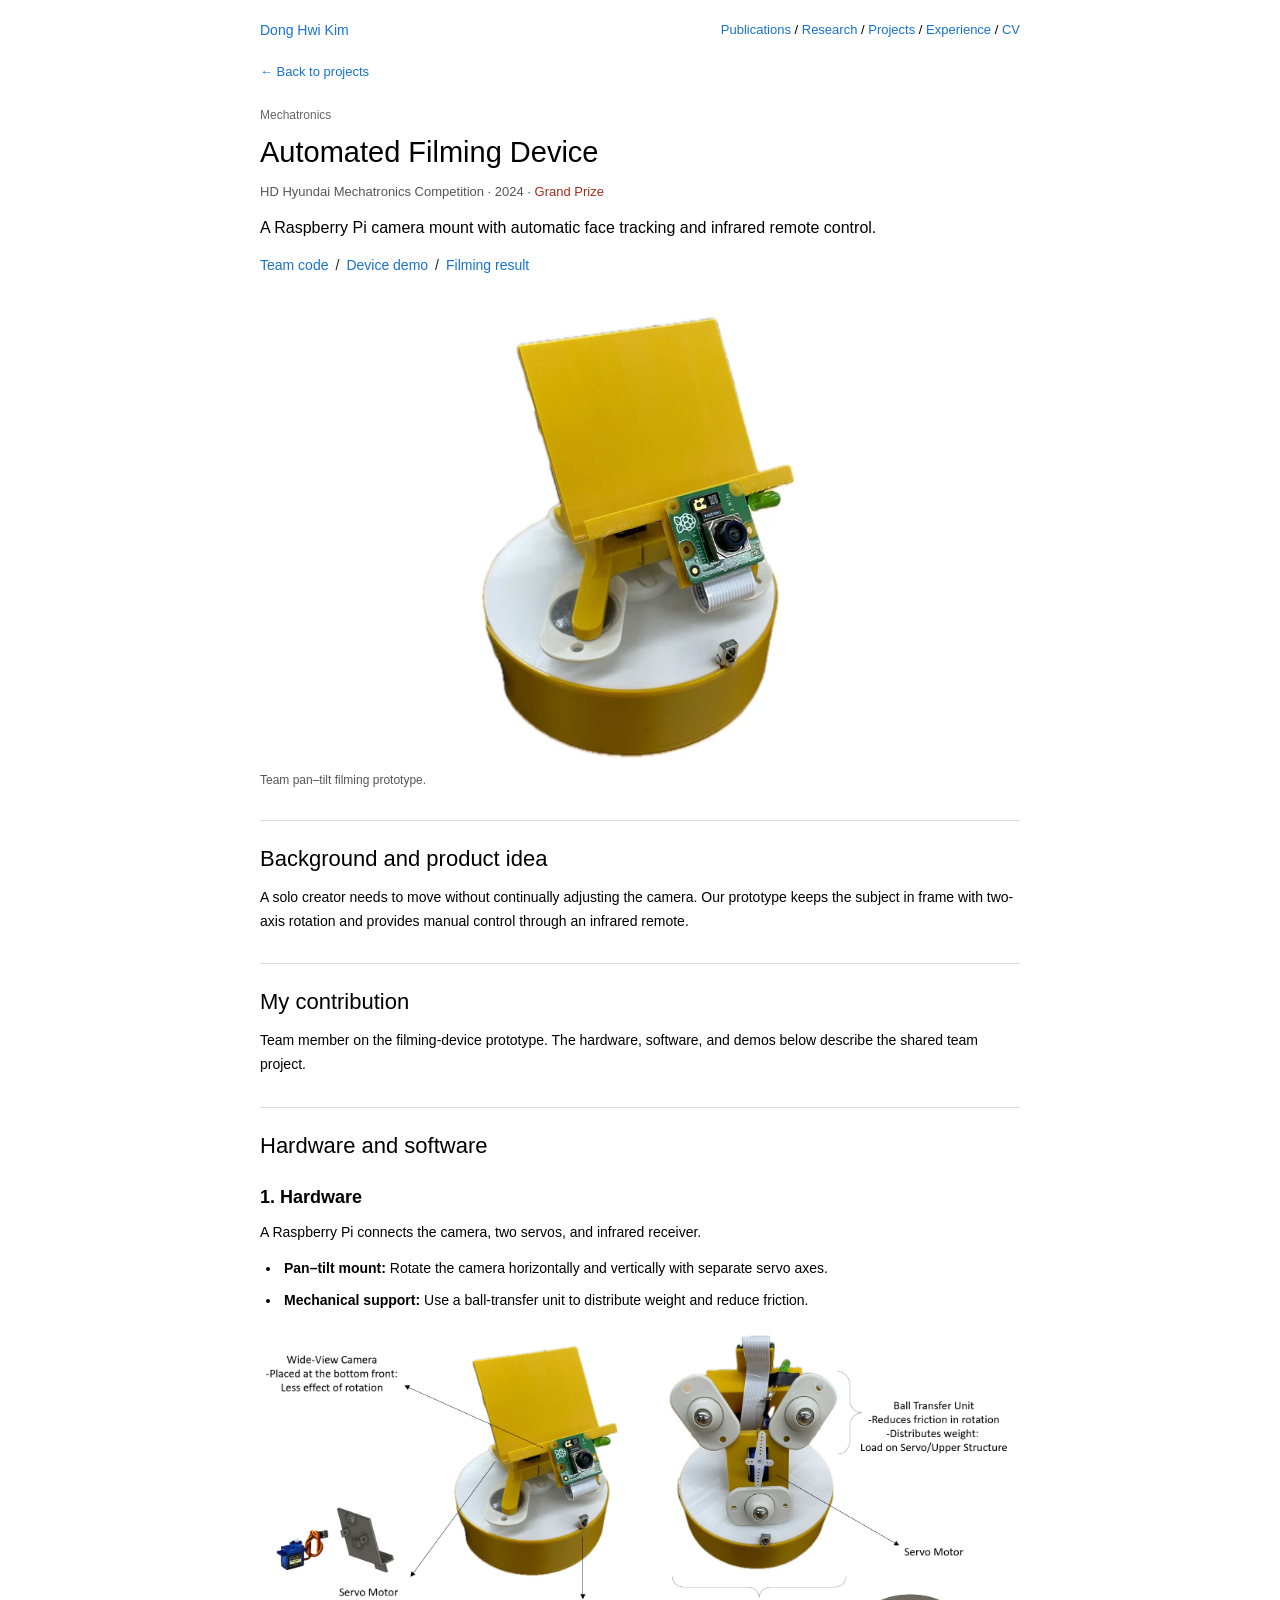
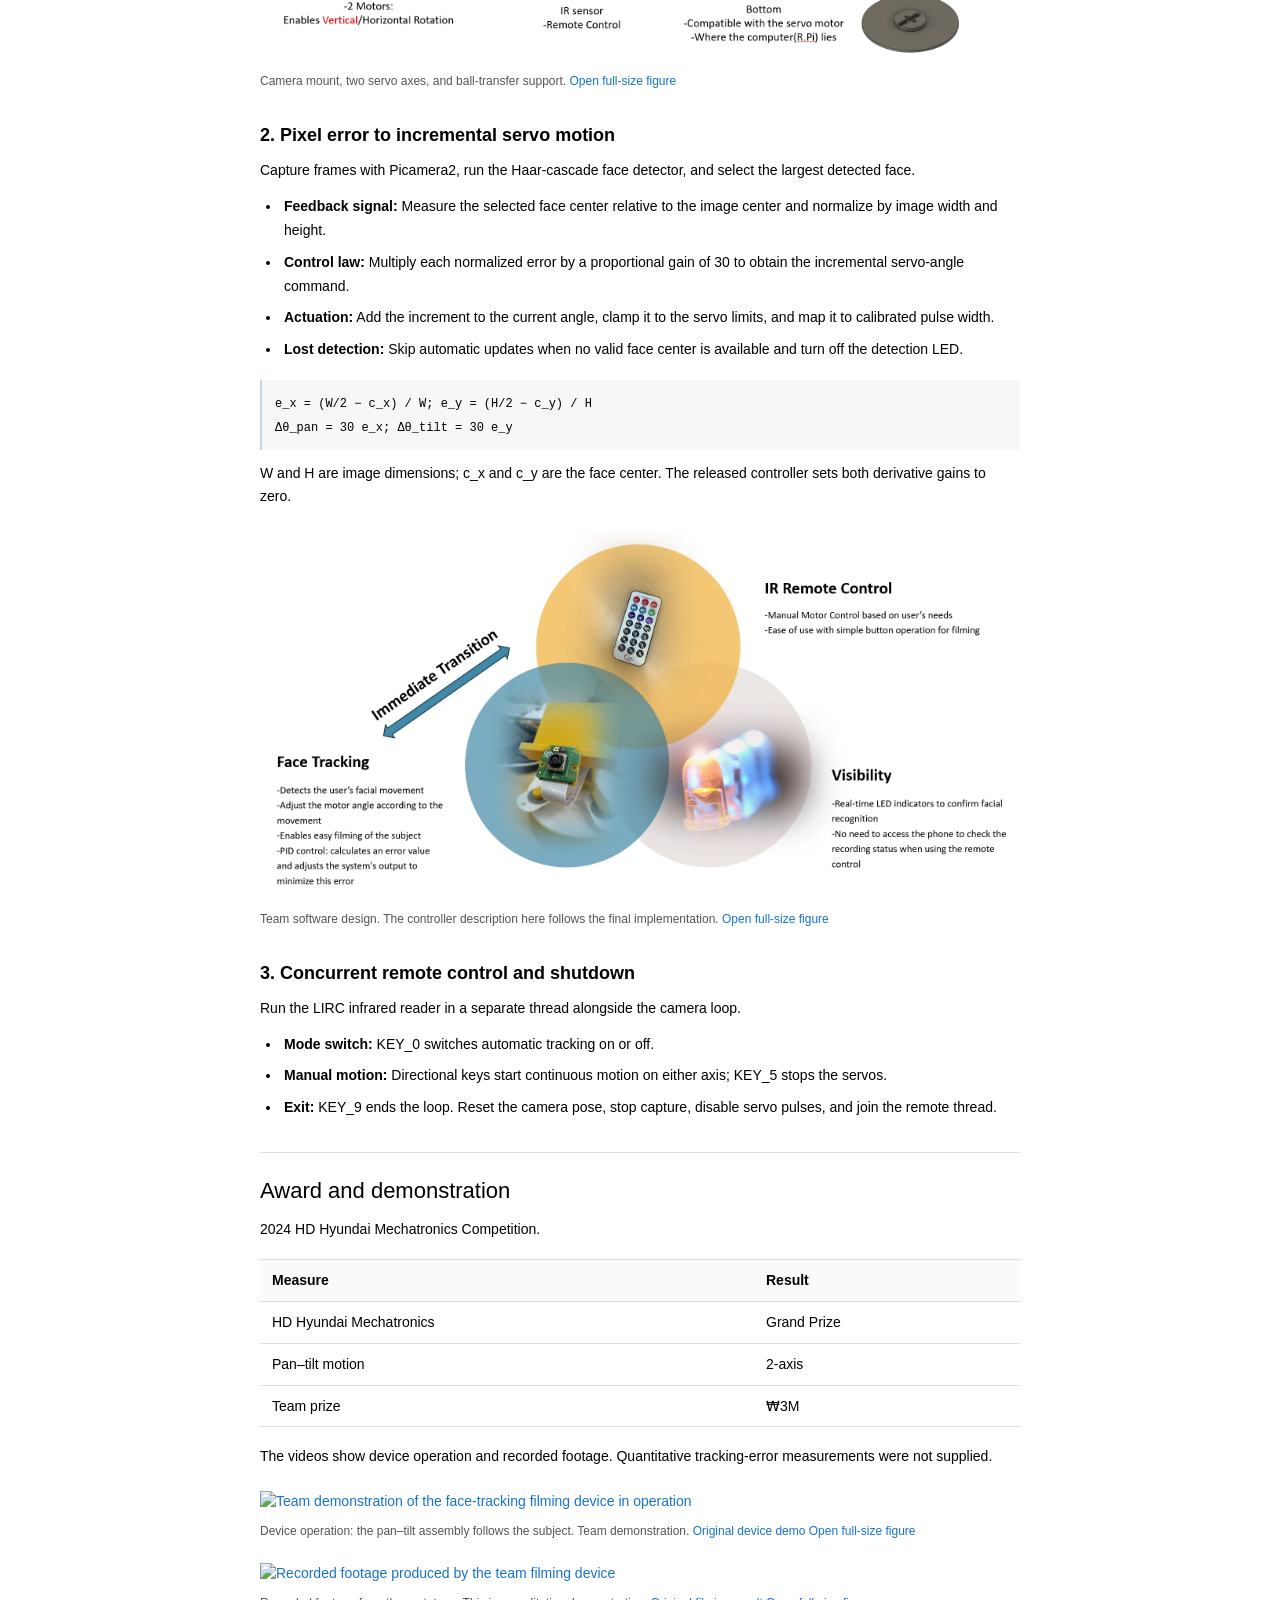
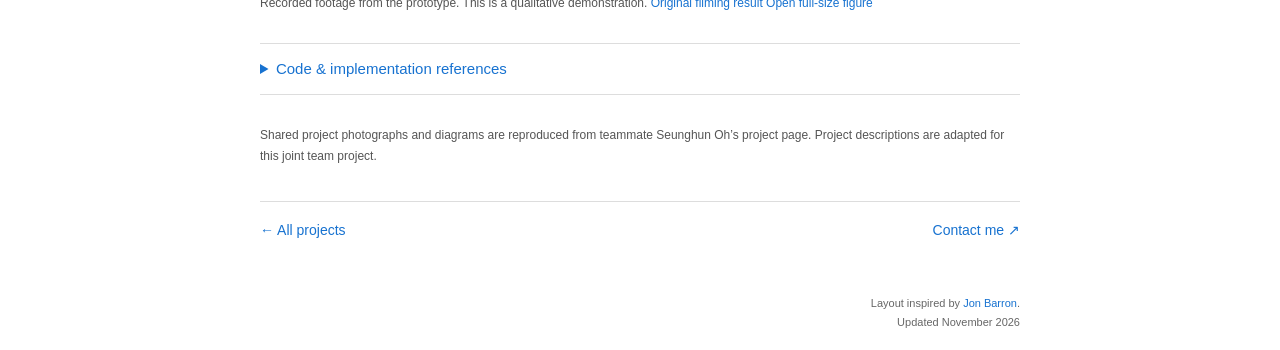
==== projects/automated-filming/index.html @ e97c9842 "Update CV with CVPR 2027 paper and full author list; add LaTeX source" ====
<!doctype html>
<html lang="en"><head><meta charset="utf-8"><meta name="viewport" content="width=device-width,initial-scale=1">
<title>Automated Filming Device | Dong Hwi Kim</title><meta name="description" content="A Raspberry Pi camera mount with automatic face tracking and infrared remote control.">
<meta name="theme-color" content="#ffffff"><link rel="canonical" href="https://martian35.github.io/projects/automated-filming/">
<meta property="og:type" content="website"><meta property="og:title" content="Automated Filming Device | Dong Hwi Kim"><meta property="og:description" content="A Raspberry Pi camera mount with automatic face tracking and infrared remote control.">
<meta property="og:url" content="https://martian35.github.io/projects/automated-filming/"><meta property="og:image" content="https://martian35.github.io/assets/portrait-original.jpg"><meta name="twitter:card" content="summary">
<link rel="icon" href="../../assets/favicon.svg" type="image/svg+xml"><link rel="stylesheet" href="../../style.css?v=0a5c710ec33f">
<script src="../../site.js" defer></script></head><body>
<a class="skip-link" href="#main">Skip to content</a><header class="site-header"><a href="../../">Dong Hwi Kim</a><nav aria-label="Main navigation"><a href="../../#publications">Publications</a> / <a href="../../#research">Research</a> / <a href="../../#projects">Projects</a> / <a href="../../#experience">Experience</a> / <a href="/CV_Dong_Hwi_Kim.pdf?v=fb3993e6bfa9" class="">CV</a></nav></header><main id="main" class="detail-main explained-project editorial-project"><a class="back-link" href="../../#projects">← Back to projects</a>
<header class="project-heading"><p class="work-category">Mechatronics</p><h1>Automated Filming Device</h1><p class="overline">HD Hyundai Mechatronics Competition · 2024 · <span class="badge">Grand Prize</span></p><p class="project-deck">A Raspberry Pi camera mount with automatic face tracking and infrared remote control.</p><div class="item-links"><a href="https://github.com/alvin0808/face-traker" class="" target="_blank" rel="noopener noreferrer">Team code</a><a href="https://alvin0808.github.io/assets/img/device_revelation.gif" class="" target="_blank" rel="noopener noreferrer">Device demo</a><a href="https://alvin0808.github.io/assets/img/device_film_result.gif" class="" target="_blank" rel="noopener noreferrer">Filming result</a></div></header><figure class="project-hero"><a href="../../assets/filming-device.webp" target="_blank" rel="noopener noreferrer" aria-label="Open full-size figure: Sunflower-inspired face-tracking camera device with a yellow phone mount and white circular base"><img src="../../assets/filming-device.webp" alt="Sunflower-inspired face-tracking camera device with a yellow phone mount and white circular base" width="808" height="685" fetchpriority="high"></a><figcaption>Team pan–tilt filming prototype.</figcaption></figure><div class="project-body"><section id="motivation" class="article-section"><h2>Background and product idea</h2><p>A solo creator needs to move without continually adjusting the camera. Our prototype keeps the subject in frame with two-axis rotation and provides manual control through an infrared remote.</p></section><section id="contribution" class="article-section"><h2>My contribution</h2><p>Team member on the filming-device prototype. The hardware, software, and demos below describe the shared team project.</p></section><section id="methodology" class="methodology"><h2>Hardware and software</h2><section id="decision-1" class="method-section"><h3>1. Hardware</h3><p>A Raspberry Pi connects the camera, two servos, and infrared receiver.</p><ul class="method-bullets"><li><strong>Pan–tilt mount:</strong> Rotate the camera horizontally and vertically with separate servo axes.</li><li><strong>Mechanical support:</strong> Use a ball-transfer unit to distribute weight and reduce friction.</li></ul><figure class="project-figure "><a href="../../assets/filming-hardware.webp" target="_blank" rel="noopener noreferrer" aria-label="Open full-size figure: Exploded hardware diagram of the pan–tilt filming device"><img src="../../assets/filming-hardware.webp" alt="Exploded hardware diagram of the pan–tilt filming device" width="1962" height="845" loading="lazy" referrerpolicy="no-referrer"></a><figcaption>Camera mount, two servo axes, and ball-transfer support. <a href="../../assets/filming-hardware.webp" class="">Open full-size figure</a></figcaption></figure></section><section id="decision-2" class="method-section"><h3>2. Pixel error to incremental servo motion</h3><p>Capture frames with Picamera2, run the Haar-cascade face detector, and select the largest detected face.</p><ul class="method-bullets"><li><strong>Feedback signal:</strong> Measure the selected face center relative to the image center and normalize by image width and height.</li><li><strong>Control law:</strong> Multiply each normalized error by a proportional gain of 30 to obtain the incremental servo-angle command.</li><li><strong>Actuation:</strong> Add the increment to the current angle, clamp it to the servo limits, and map it to calibrated pulse width.</li><li><strong>Lost detection:</strong> Skip automatic updates when no valid face center is available and turn off the detection LED.</li></ul><p class="method-equation"><code>e_x = (W/2 − c_x) / W; e_y = (H/2 − c_y) / H
Δθ_pan = 30 e_x; Δθ_tilt = 30 e_y</code></p><p class="formula-note">W and H are image dimensions; c_x and c_y are the face center. The released controller sets both derivative gains to zero.</p><figure class="project-figure "><a href="../../assets/filming-software.webp" target="_blank" rel="noopener noreferrer" aria-label="Open full-size figure: Team diagram of the filming device software and control flow"><img src="../../assets/filming-software.webp" alt="Team diagram of the filming device software and control flow" loading="lazy" referrerpolicy="no-referrer"></a><figcaption>Team software design. The controller description here follows the final implementation. <a href="../../assets/filming-software.webp" class="">Open full-size figure</a></figcaption></figure></section><section id="decision-3" class="method-section"><h3>3. Concurrent remote control and shutdown</h3><p>Run the LIRC infrared reader in a separate thread alongside the camera loop.</p><ul class="method-bullets"><li><strong>Mode switch:</strong> KEY_0 switches automatic tracking on or off.</li><li><strong>Manual motion:</strong> Directional keys start continuous motion on either axis; KEY_5 stops the servos.</li><li><strong>Exit:</strong> KEY_9 ends the loop. Reset the camera pose, stop capture, disable servo pulses, and join the remote thread.</li></ul></section></section><section id="results" class="project-results"><h2>Award and demonstration</h2><p>2024 HD Hyundai Mechatronics Competition.</p><div class="result-table-wrap"><table class="result-table"><thead><tr><th scope="col">Measure</th><th scope="col">Result</th></tr></thead><tbody><tr><th scope="row">HD Hyundai Mechatronics</th><td>Grand Prize</td></tr><tr><th scope="row">Pan–tilt motion</th><td>2-axis</td></tr><tr><th scope="row">Team prize</th><td>₩3M</td></tr></tbody></table></div><p>The videos show device operation and recorded footage. Quantitative tracking-error measurements were not supplied.</p><figure class="project-figure "><a href="https://alvin0808.github.io/assets/img/device_revelation.gif" target="_blank" rel="noopener noreferrer" aria-label="Open full-size figure: Team demonstration of the face-tracking filming device in operation"><img src="https://alvin0808.github.io/assets/img/device_revelation.gif" alt="Team demonstration of the face-tracking filming device in operation" loading="lazy" referrerpolicy="no-referrer"></a><figcaption>Device operation: the pan–tilt assembly follows the subject. Team demonstration. <a href="https://alvin0808.github.io/assets/img/device_revelation.gif" class="" target="_blank" rel="noopener noreferrer">Original device demo</a> <a href="https://alvin0808.github.io/assets/img/device_revelation.gif" class="" target="_blank" rel="noopener noreferrer">Open full-size figure</a></figcaption></figure><figure class="project-figure "><a href="https://alvin0808.github.io/assets/img/device_film_result.gif" target="_blank" rel="noopener noreferrer" aria-label="Open full-size figure: Recorded footage produced by the team filming device"><img src="https://alvin0808.github.io/assets/img/device_film_result.gif" alt="Recorded footage produced by the team filming device" loading="lazy" referrerpolicy="no-referrer"></a><figcaption>Recorded footage from the prototype. This is a qualitative demonstration. <a href="https://alvin0808.github.io/assets/img/device_film_result.gif" class="" target="_blank" rel="noopener noreferrer">Original filming result</a> <a href="https://alvin0808.github.io/assets/img/device_film_result.gif" class="" target="_blank" rel="noopener noreferrer">Open full-size figure</a></figcaption></figure></section><details class="implementation article-references"><summary>Code &amp; implementation references</summary><ul><li><a href="https://github.com/alvin0808/face-traker/blob/a0bd5d2e9e8cc208e3ed826f7da3a1a22d7963e1/final.py" class="" target="_blank" rel="noopener noreferrer">Face selection, error computation, and servo output</a></li></ul></details><p class="project-credit">Shared project photographs and diagrams are reproduced from teammate Seunghun Oh’s project page. Project descriptions are adapted for this joint team project.</p></div><nav class="project-bottom" aria-label="Project navigation"><a href="../../#projects">← All projects</a><a href="mailto:martian35@snu.ac.kr">Contact me ↗</a></nav></main><footer class="site-footer"><p>Layout inspired by <a href="https://jonbarron.info/" class="" target="_blank" rel="noopener noreferrer">Jon Barron</a>.</p><p>Updated November 2026</p></footer></body></html>
---- style.css ----
/* Lato is the typeface used in Jon Barron's original stylesheet.
   Serve the same four Latin font faces, with local fonts taking precedence. */
@font-face{font-family:'Lato';font-style:normal;font-weight:400;font-display:swap;src:local('Lato Regular'),local('Lato-Regular'),url('https://fonts.gstatic.com/s/lato/v15/S6uyw4BMUTPHjx4wXiWtFCc.woff2') format('woff2')}
@font-face{font-family:'Lato';font-style:normal;font-weight:700;font-display:swap;src:local('Lato Bold'),local('Lato-Bold'),url('https://fonts.gstatic.com/s/lato/v15/S6u9w4BMUTPHh6UVSwiPGQ3q5d0.woff2') format('woff2')}
@font-face{font-family:'Lato';font-style:italic;font-weight:400;font-display:swap;src:local('Lato Italic'),local('Lato-Italic'),url('https://fonts.gstatic.com/s/lato/v15/S6u8w4BMUTPHjxsAXC-qNiXg7Q.woff2') format('woff2')}
@font-face{font-family:'Lato';font-style:italic;font-weight:700;font-display:swap;src:local('Lato Bold Italic'),local('Lato-BoldItalic'),url('https://fonts.gstatic.com/s/lato/v15/S6u_w4BMUTPHjxsI5wq_Gwftx9897g.woff2') format('woff2')}
:root{--ink:#000;--muted:#555;--accent:#1772d0;--line:#ddd;--font:'Lato',Verdana,Helvetica,sans-serif}
*{box-sizing:border-box}html{scroll-behavior:smooth;scroll-padding-top:20px}body{margin:0;background:#fff;color:var(--ink);font:14px/1.48 var(--font)}a{color:var(--accent);text-decoration:none}a:hover,a:focus-visible{color:#f09228;text-decoration:none}a:focus-visible,button:focus-visible{outline:2px solid var(--accent);outline-offset:4px}img{max-width:100%;height:auto;display:block}figure,p,h1,h2,h3,ul,dl{margin:0}h1,h2,h3{font-weight:400;line-height:1.25}h1{font-size:32px}h2{font-size:22px;margin-bottom:12px}h3{font-size:14px;font-weight:bold}p+p{margin-top:12px}strong{font-weight:700}[hidden]{display:none!important}.skip-link{position:absolute;top:-80px;left:10px;background:#fff;padding:10px;z-index:10}.skip-link:focus{top:5px}.sr-only{position:absolute;width:1px;height:1px;padding:0;overflow:hidden;clip:rect(0,0,0,0);white-space:nowrap}.home-main,.detail-main{max-width:800px;margin:0 auto;padding:0 20px}.intro{display:grid;grid-template-columns:minmax(0,1fr) 210px;gap:32px;align-items:center;padding:35px 0 30px}.intro h1{text-align:center;margin-bottom:18px}.intro h1 span{font-size:16px;color:#555;white-space:nowrap;margin-left:6px}.academic-program{font-size:13px;line-height:1.4;margin-bottom:14px}.academic-program strong{font-size:12px;letter-spacing:.025em}.intro-copy>p{line-height:1.5}.profile-links{text-align:center;padding-top:5px;word-spacing:3px}.portrait img{width:210px;height:210px;object-fit:cover;object-position:center 25%;border-radius:50%}.section{padding:16px 0 12px}.section-intro{margin-bottom:8px}.work-row{display:grid;grid-template-columns:160px minmax(0,1fr);gap:24px;padding:20px 0;align-items:center}.work-media{min-width:0}.work-image{display:flex;min-height:110px;align-items:center;justify-content:center}.work-image img{width:160px;height:120px;object-fit:contain}.work-image.splataug-fr3 img,.work-image.robot-challenge img{object-fit:cover;border-radius:0}.thumbnail-credit{font-size:10px;line-height:1.35;margin-top:6px;text-align:center}.work-copy h3{font-size:14px;line-height:1.4;margin-bottom:3px}.work-meta{line-height:1.45}.work-meta em{font-style:normal;color:#a42a19}.item-links{display:flex;flex-wrap:wrap;gap:0;margin:5px 0 7px;line-height:1.55;font-size:14px}.item-links a+a:before{content:'/';color:#222;display:inline-block;margin:0 7px}.work-description{line-height:1.5}.timeline-row{display:grid;grid-template-columns:175px minmax(0,1fr);gap:18px;padding:10px 0}.timeline-date,.muted{color:var(--muted)}.timeline-row p+p{margin-top:3px}.timeline-row h3{margin-bottom:3px}.honors-heading{font-weight:400;margin:16px 0 7px}.honors-list{padding-left:20px}.honors-list li{padding:4px 0 4px 4px}.honor-year{color:#555;margin-right:8px;font-variant-numeric:tabular-nums}.military-photo{width:100%;max-width:560px;margin:18px auto 0}.military-photo img{width:100%;height:auto}.military-photo figcaption{font-size:12px;color:#555;margin-top:8px}.site-footer{max-width:800px;margin:36px auto 20px;padding:0 20px;text-align:right;color:#666;font-size:11px}.site-footer p+p{margin-top:3px}.site-header{max-width:800px;margin:0 auto;padding:20px;display:flex;justify-content:space-between;gap:15px}.site-header nav{font-size:13px}.back-link{font-size:13px}.project-heading{padding:25px 0}.project-heading h1{font-size:29px;margin:10px 0 12px}.overline{color:#555;font-size:13px}.status,.badge{font-size:13px;color:#a42a19}.project-deck{margin:16px 0;font-size:15px}.tags{list-style:none;display:flex;flex-wrap:wrap;gap:6px 15px;padding:0;margin:12px 0;color:#555;font-size:12px}.project-hero img{width:100%;max-height:450px;object-fit:contain}.project-hero figcaption{font-size:12px;color:#555;text-align:center;margin-top:8px}.metrics{display:grid;grid-template-columns:repeat(3,minmax(0,1fr));gap:20px;margin:25px 0}.metrics div{display:flex;flex-direction:column-reverse}.metrics dd{margin:0;font-size:23px}.metrics dt{font-size:12px;color:#555}.contribution{margin:20px 0;padding:12px 0;border-top:1px solid #ddd;border-bottom:1px solid #ddd}.tiny-label{font-weight:bold;font-size:13px}.contribution p{margin-top:5px}.project-body section{margin:28px 0}.project-body h2{font-size:21px;margin-bottom:10px}.project-body p{font-size:14px;line-height:1.65}.project-body .credit{font-size:11px;color:#555;margin-top:10px;line-height:1.6}.gallery figure{margin:20px 0}.gallery img{width:100%;height:auto}.gallery figcaption{font-size:12px;color:#555;margin-top:7px}.project-bottom{display:flex;justify-content:space-between;gap:20px;border-top:1px solid #ddd;margin-top:35px;padding:18px 0}.error-page{min-height:65vh;padding-top:65px}.error-page h1{margin:15px 0}.error-page p{margin-bottom:16px}
@media(max-width:620px){.home-main,.detail-main{padding:0 18px}.intro{grid-template-columns:minmax(0,1fr) 155px;gap:22px;padding-top:28px}.portrait img{width:155px;height:155px}.intro h1{font-size:27px}.intro h1 span{display:block;font-size:14px;margin-top:5px}.work-row{grid-template-columns:130px minmax(0,1fr);gap:18px;padding:18px 0}.work-image img{width:130px;height:105px}.timeline-row{grid-template-columns:140px minmax(0,1fr);gap:12px}.site-header{padding:18px}.site-footer{padding:0 18px}.project-heading h1{font-size:26px}}
@media(max-width:440px){.intro{display:flex;flex-direction:column-reverse;gap:20px}.portrait img{width:150px;height:150px}.intro h1 span{display:inline;margin-left:5px}.intro h1{font-size:28px}.academic-program{text-align:center}.work-row{grid-template-columns:100px minmax(0,1fr);gap:15px;align-items:start}.work-image{min-height:85px}.work-image img{width:100px;height:85px}.thumbnail-credit{font-size:9px}.work-copy h3,.work-copy p,.item-links{font-size:13px}.work-row .item-links{line-height:1.7}.timeline-row{grid-template-columns:1fr;gap:3px}.timeline-date{font-size:12px}.site-header{flex-wrap:wrap}.metrics{gap:10px}.metrics dd{font-size:20px}.metrics dt{font-size:11px}}
@media(prefers-reduced-motion:reduce){html{scroll-behavior:auto}}
@media print{.site-header,.project-bottom,.site-footer{display:none}body{font-size:11pt}.home-main,.detail-main{max-width:none}.work-row{break-inside:avoid}.intro{padding-top:0}a{color:inherit}}

/* Frame the original photograph without altering its pixels. Crop: x=505,y=735,w=180,h=180. */
.portrait.original-photo{--portrait-size:210px;position:relative;width:var(--portrait-size);height:var(--portrait-size);border-radius:50%;overflow:hidden}
.portrait.original-photo img{position:absolute;max-width:none;width:600%;height:800%;left:-280.555556%;top:-408.333333%;object-fit:fill;border-radius:0}
@media(max-width:620px){.portrait.original-photo{--portrait-size:155px}}
@media(max-width:440px){.portrait.original-photo{--portrait-size:150px}}

/* Put the field before the title; keep the competition result secondary. */
.work-copy .work-category,.project-heading>.work-category{font-size:12px;font-weight:400;color:#666;margin:0 0 4px;line-height:1.4}
.work-copy .work-meta{margin:3px 0 6px;font-size:13px;color:#444}
.work-copy .work-description{margin-top:7px}
.work-copy .work-role{font-size:13px;line-height:1.5;margin-top:6px}
.work-copy .item-links{margin-top:7px}
.project-heading>.overline{margin:5px 0}

/* Publication entries expose only the abstract until public resources are added. */
.publication-row .publication-image img{height:auto;max-height:none;object-fit:contain}
.publication-row .work-meta em{color:inherit;font-style:italic}
.review-status{color:#a42a19;font-weight:700}
.publication-authors{margin:4px 0;font-size:13px}
.publication-author-notes{font-size:11px;color:#666;line-height:1.4;margin:2px 0 6px}
.publication-authors sup{font-size:.75em;line-height:0}
.work-copy .publication-status,.publication-status{margin:5px 0;font-size:13px}
.publication-abstract{margin-top:6px}
.publication-abstract summary{display:list-item;list-style:none;width:fit-content;color:var(--accent);cursor:pointer}
.publication-abstract summary::-webkit-details-marker{display:none}
.publication-abstract summary:hover{color:#f09228}
.publication-abstract summary:focus-visible{outline:2px solid var(--accent);outline-offset:4px}
.publication-abstract[open] summary{margin-bottom:10px}
.publication-abstract p,.publication-abstract-text p{line-height:1.65}
.publication-figure{max-width:560px;margin:0 auto 28px}
.publication-figure img{width:100%;height:auto}
.publication-abstract-text{margin:24px 0}
/* Keep the academic page compact; put the explanation before implementation detail. */
.profile-context{margin:-6px 0 20px}
.profile-context p{line-height:1.6}
.project-glance{border-top:1px solid var(--line);border-bottom:1px solid var(--line);padding:18px 0;margin-bottom:18px}
.project-glance h2{font-size:20px;margin-bottom:14px}
.project-glance dl{display:grid;grid-template-columns:1fr 1fr;gap:18px 28px}
.project-glance dt{font-size:12px;font-weight:700;color:#555;margin-bottom:4px}
.project-glance dd{margin:0;font-size:14px;line-height:1.6}
.detail-contents{font-size:12px;line-height:1.7;margin:0 0 24px;color:#777}
.project-hero{margin:0 0 30px}
.project-hero figcaption{line-height:1.6;text-align:left}
.workflow-section{margin:30px 0}
.workflow-section h2{font-size:21px}
.process-flow{list-style:none;counter-reset:stage;padding:0;display:grid;grid-template-columns:repeat(4,minmax(0,1fr));gap:0;border-top:1px solid #ccc;border-bottom:1px solid #ccc}
.process-flow li{position:relative;min-width:0;padding:16px 18px 18px 0}
.process-flow li+li{padding-left:18px;border-left:1px solid #ddd}
.process-flow li:not(:last-child)::after{content:'→';position:absolute;right:-9px;top:18px;background:#fff;color:#777;z-index:1;padding:0 2px;font-size:17px;line-height:1}
.step-index{display:block;font-size:12px;color:var(--accent);margin-bottom:8px;font-variant-numeric:tabular-nums}
.process-flow h3{font-size:14px;line-height:1.35;margin-bottom:7px}
.process-flow p{font-size:13px;line-height:1.55}
.workflow figcaption{font-size:12px;line-height:1.6;color:#555;margin-top:10px}
.project-body .section-marker{font-size:13px;letter-spacing:.06em;text-transform:uppercase;color:#666;margin:36px 0 -8px}
.project-figure{margin:20px 0 6px}
.project-figure img{width:100%;height:auto}
.project-figure.narrow>a{display:block;max-width:340px;margin:0 auto}
.project-figure figcaption{font-size:12px;line-height:1.6;color:#555;margin-top:10px}
.research-connection{margin:32px 0;padding:18px 0;border-top:1px solid #ddd;border-bottom:1px solid #ddd}
.research-connection h2{font-size:18px}
.research-connection .related-links{font-size:13px;margin-top:10px}
.implementation{margin:30px 0;border-bottom:1px solid #ddd}
.implementation summary{font-size:15px;color:var(--accent);cursor:pointer;padding:14px 0;border-top:1px solid #ddd;line-height:1.5}
.implementation summary:focus-visible{outline:2px solid var(--accent);outline-offset:4px}
.implementation summary:hover{color:#a35b00}
.implementation-body{padding:0 0 5px}
.implementation-body h2{font-size:18px}
.implementation-body section{margin:22px 0}
.project-glance,.workflow-section,.research-connection,.implementation{scroll-margin-top:22px}
@media(max-width:620px){
 .process-flow{grid-template-columns:1fr 1fr}
 .process-flow li:nth-child(3){border-left:0;padding-left:0;border-top:1px solid #ddd}
 .process-flow li:nth-child(4){border-top:1px solid #ddd}
 .process-flow li:nth-child(2)::after{display:none}
 .project-glance dl{gap:16px 22px}
}
@media(max-width:440px){
 .project-glance dl{grid-template-columns:1fr;gap:14px}
 .process-flow{grid-template-columns:1fr}
 .process-flow li,.process-flow li+li,.process-flow li:nth-child(3){padding:15px 0 17px 36px;border-left:0;border-top:1px solid #ddd}
 .process-flow li:first-child{border-top:0}
 .step-index{position:absolute;left:0;top:16px}
 .process-flow li:not(:last-child)::after{display:block;content:'↓';right:auto;left:1px;top:auto;bottom:-8px}
 .process-flow p{font-size:14px}
}
@media print{
 .implementation-body{display:block!important}
 .project-glance,.workflow,.project-figure{break-inside:avoid}
 .detail-contents{display:none}
}

/* Method descriptions follow the same compact academic hierarchy as the list. */
.work-copy .method-highlights{margin:8px 0 9px;padding-left:17px;font-size:13px;line-height:1.5}
.method-highlights li{margin:3px 0;padding-left:1px}
.work-row{align-items:start}
.work-media{padding-top:3px}
.method-summary{font-size:14px;line-height:1.65;margin:0 0 16px}
.project-body .methodology{margin-top:36px}
.project-body .method-section{margin:24px 0 30px}
.project-body .method-section>h3{font-size:18px;font-weight:700;line-height:1.4;margin-bottom:10px}
.method-number{font-size:13px;font-weight:400;color:var(--accent);margin-right:7px;font-variant-numeric:tabular-nums}
.method-points{margin:14px 0 0}
.method-points>div{display:grid;grid-template-columns:155px minmax(0,1fr);gap:18px;padding:8px 0;border-top:1px solid #eee}
.method-points dt{font-size:13px;font-weight:700;line-height:1.6}
.method-points dd{margin:0;font-size:14px;line-height:1.6}
.method-equation{padding:11px 13px;background:#f6f7f8;border-left:2px solid #c7d6e6;overflow-wrap:anywhere}
.method-equation code{font-size:12px;line-height:1.7}
.project-results,.project-contribution{padding-top:20px;border-top:1px solid var(--line)}
.project-results .metrics{margin:18px 0}
.related-projects{border-top:1px solid var(--line);padding:18px 0;margin-top:25px}
.related-projects h2{font-size:16px}
#overview,#methodology,#results,#contribution{scroll-margin-top:22px}

/* One summary, three method bullets, and two short project facts. */
.compact-project .project-heading{padding:22px 0 17px}
.compact-project .project-deck{margin:12px 0}
.compact-project .project-hero{margin:0 0 23px}
.compact-project .project-hero img{max-height:300px}
.compact-project .project-hero figcaption{font-size:11px;margin-top:6px}
.compact-project .compact-methods{margin:24px 0}
.compact-project .compact-methods h2{font-size:19px;margin-bottom:10px}
.method-list{padding-left:20px;line-height:1.65}
.method-list li{padding-left:3px;margin:9px 0;font-size:14px}
.project-facts{margin:24px 0}
.project-facts>div{display:grid;grid-template-columns:115px minmax(0,1fr);gap:15px;padding:10px 0;border-top:1px solid #eee}
.project-facts dt{font-weight:700;font-size:13px;line-height:1.6}
.project-facts dd{margin:0;font-size:14px;line-height:1.6}
.compact-project .implementation{margin:24px 0}
.compact-project .implementation summary{font-size:14px}
.source-links ul{padding-left:20px;line-height:1.8}
@media(max-width:440px){.project-facts>div{grid-template-columns:1fr;gap:3px}.compact-project .project-hero img{max-height:240px}}

/* Detailed project explanations use short sentences and figures beside the method. */
.explained-project .project-heading{padding-bottom:18px}
.explained-project .detail-contents{margin-bottom:25px}
.project-overview{margin:0 0 22px}
.project-overview h2{font-size:20px;margin-bottom:10px}
.project-overview p{line-height:1.65}
.explained-project .project-hero img{max-height:460px}
.explained-project .project-hero{margin:0 0 32px}
.method-bullets{padding-left:21px;margin:12px 0 18px;line-height:1.65}
.method-bullets li{font-size:14px;margin:8px 0;padding-left:3px}
.explained-project .method-section{padding-top:14px;border-top:1px solid #e5e5e5}
.explained-project .method-section>h3{font-size:18px;line-height:1.4}
.explained-project .project-figure{margin:22px 0 15px}
.metrics-count-2{grid-template-columns:repeat(2,minmax(0,1fr))}
.project-results>p+p{margin-top:10px}
@media(max-width:440px){.explained-project .project-hero img{max-height:350px}.method-bullets{padding-left:18px}}
@media(max-width:440px){
 .work-copy .method-highlights{font-size:12px;padding-left:15px}
 .method-points>div{grid-template-columns:1fr;gap:3px;padding:11px 0}
 .project-body .method-section>h3{font-size:17px}
 .detail-contents{line-height:1.9}
}

/* Project articles: short introduction, topic-specific methods, figures and results. */
.editorial-project .project-heading{padding:26px 0 20px}
.editorial-project .project-deck{font-size:16px;line-height:1.55;margin:14px 0}
.editorial-project .project-hero{margin:0 0 30px}
.editorial-project .project-body>.article-section,
.editorial-project .project-body>.methodology,
.editorial-project .project-body>.project-results{margin:30px 0;padding-top:24px;border-top:1px solid var(--line)}
.editorial-project .project-body h2{font-size:22px;margin-bottom:13px}
.editorial-project .project-body p{line-height:1.7}
.editorial-project .method-section{border:0;padding-top:0;margin:26px 0 32px}
.editorial-project .method-section>h3{font-size:18px;margin-bottom:11px}
.editorial-project .method-bullets{margin:12px 0 18px;line-height:1.7}
.editorial-project .method-bullets li{margin:8px 0}
.editorial-project .method-equation{margin-top:16px}
.result-table-wrap{overflow-x:auto;margin:18px 0}
.result-table{border-collapse:collapse;width:100%;font-size:14px;text-align:left}
.result-table th,.result-table td{padding:10px 12px;border-bottom:1px solid var(--line);vertical-align:top}
.result-table thead th{border-top:1px solid var(--line);font-weight:700;background:#fafafa}
.result-table tbody th{font-weight:400}
.method-equation code{white-space:pre-line}
.method-section .result-table th:first-child{width:26%}
.method-section .result-table th:last-child,.method-section .result-table td:last-child{width:auto}
.result-table th:last-child,.result-table td:last-child{width:35%;font-variant-numeric:tabular-nums}
.article-references ul{padding:0 0 15px 20px;line-height:1.8}
.article-references li{margin:5px 0}
.project-body .project-credit{font-size:12px;line-height:1.6;color:var(--muted);margin-top:18px}
@media(max-width:440px){
 .editorial-project .project-deck{font-size:15px}
 .editorial-project .project-heading h1{font-size:25px;line-height:1.3}
 .editorial-project .project-body h2{font-size:21px}
 .result-table th,.result-table td{padding:9px 8px}
}
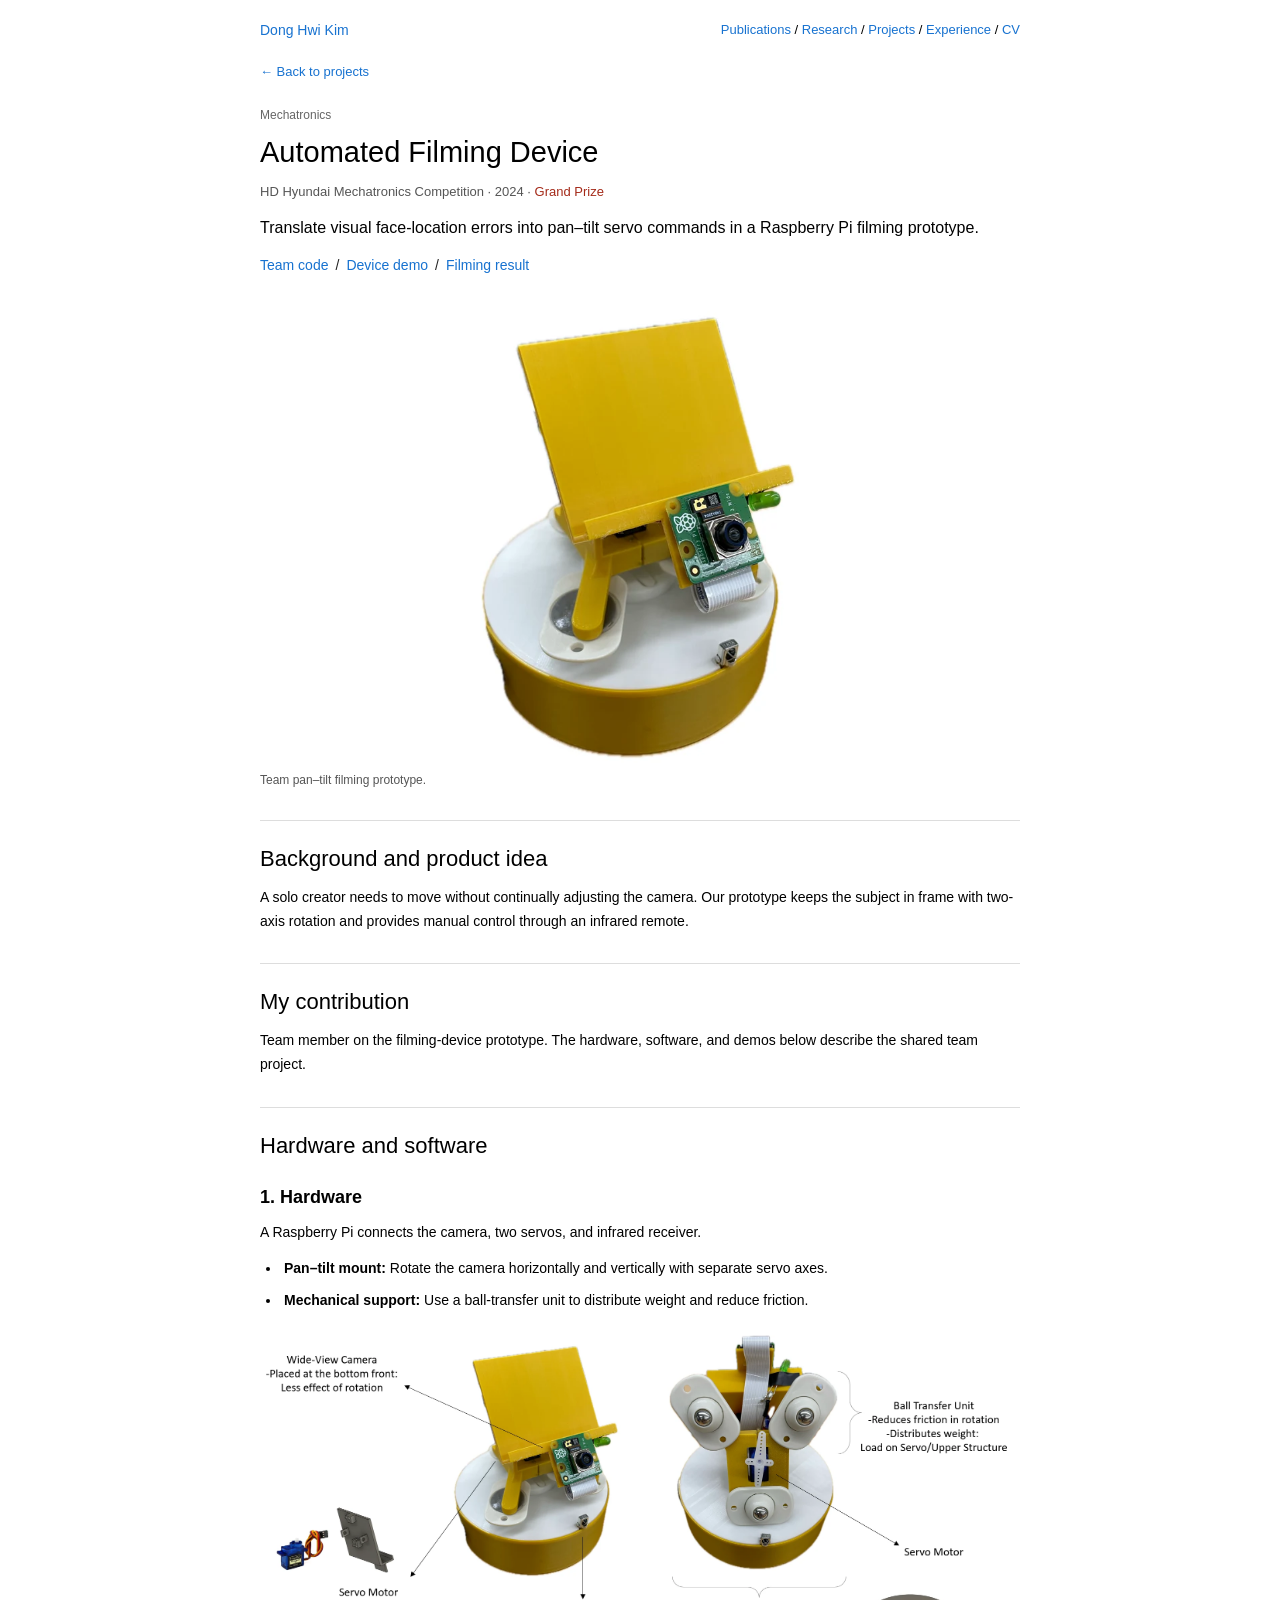
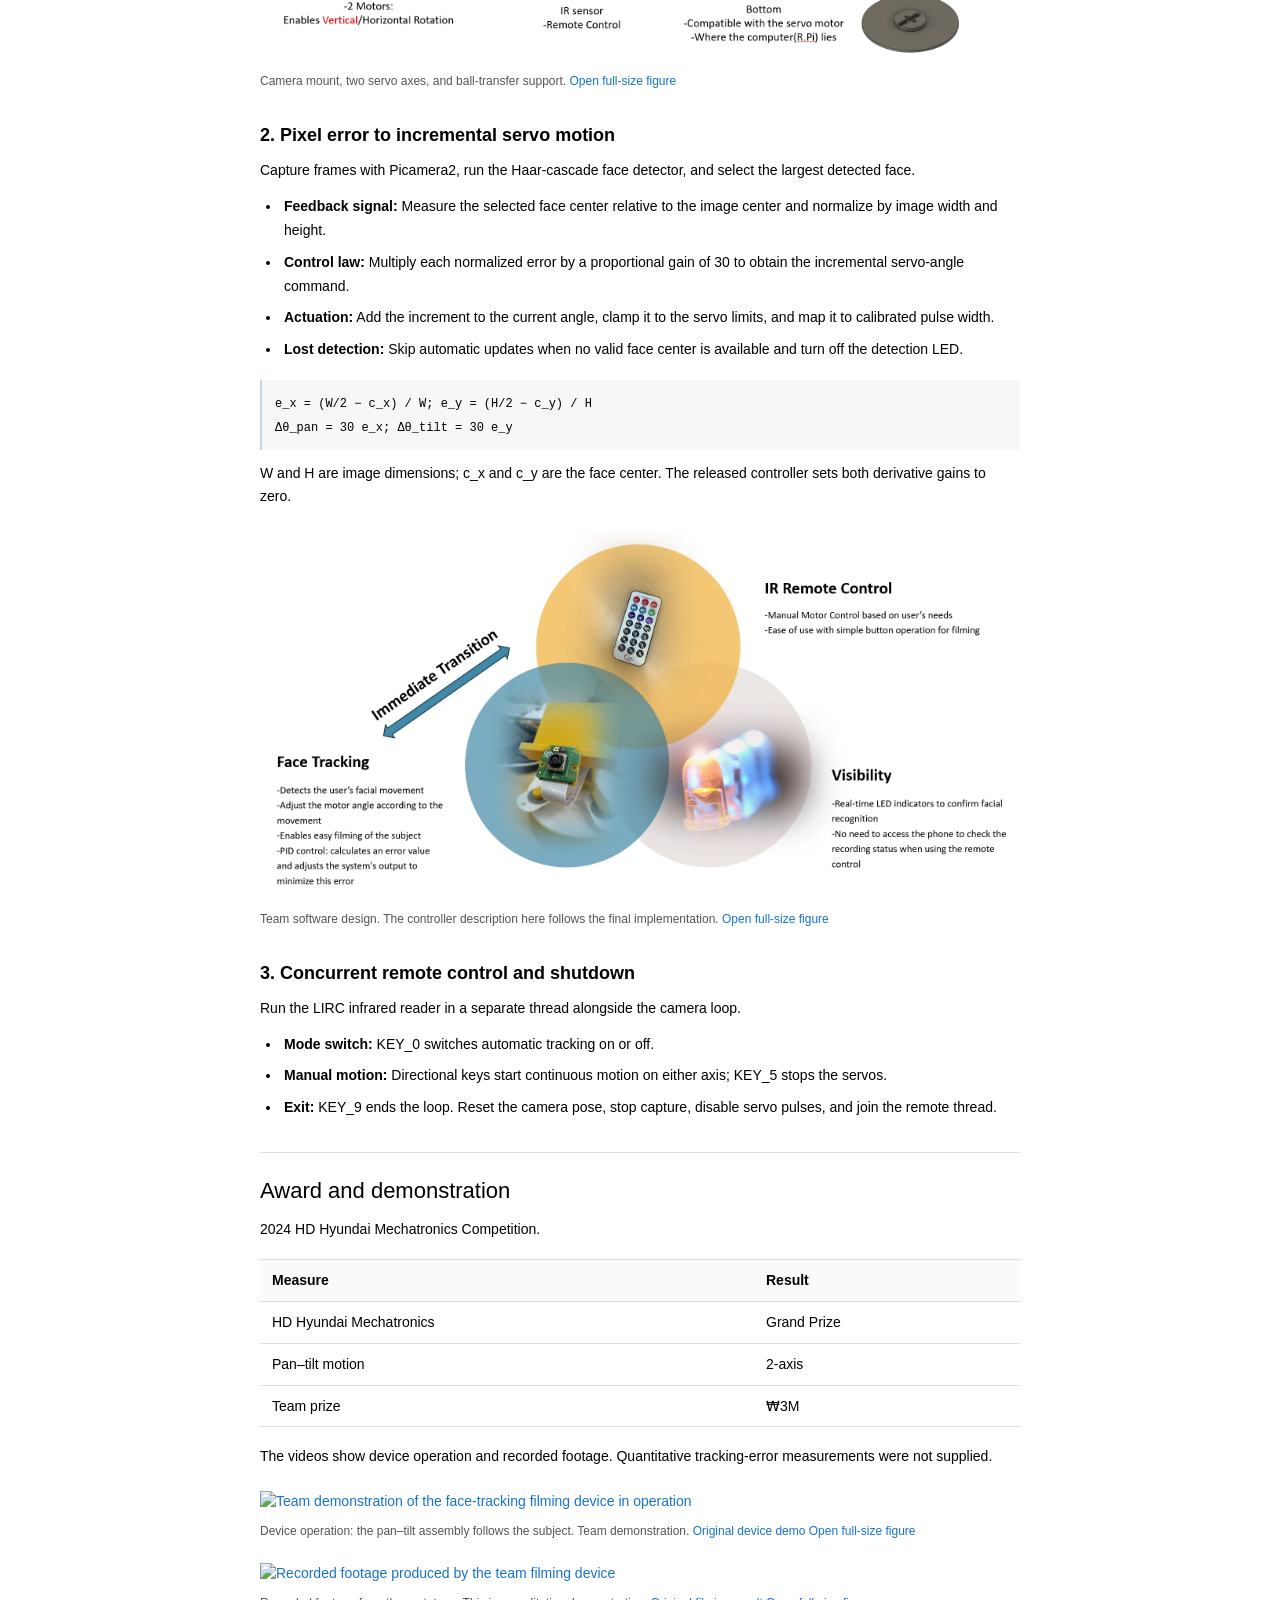
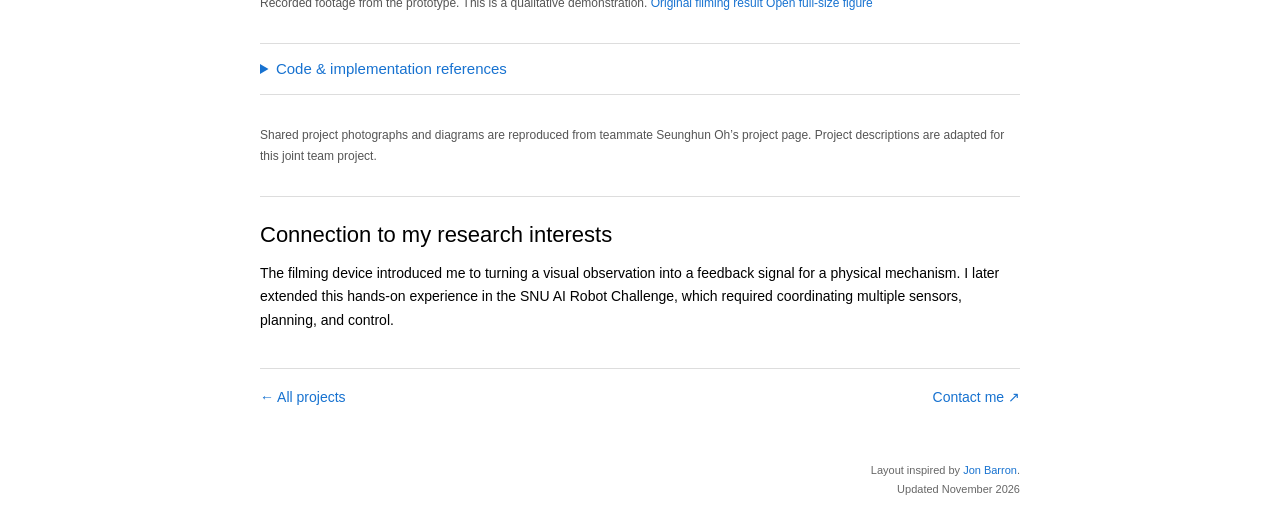
==== commit 22c3e51d: "Connect research direction with perception, learning, and control projects" ====
--- a/projects/automated-filming/index.html
+++ b/projects/automated-filming/index.html
@@ -1,11 +1,11 @@
 <!doctype html>
 <html lang="en"><head><meta charset="utf-8"><meta name="viewport" content="width=device-width,initial-scale=1">
-<title>Automated Filming Device | Dong Hwi Kim</title><meta name="description" content="A Raspberry Pi camera mount with automatic face tracking and infrared remote control.">
+<title>Automated Filming Device | Dong Hwi Kim</title><meta name="description" content="Translate visual face-location errors into pan–tilt servo commands in a Raspberry Pi filming prototype.">
 <meta name="theme-color" content="#ffffff"><link rel="canonical" href="https://martian35.github.io/projects/automated-filming/">
-<meta property="og:type" content="website"><meta property="og:title" content="Automated Filming Device | Dong Hwi Kim"><meta property="og:description" content="A Raspberry Pi camera mount with automatic face tracking and infrared remote control.">
+<meta property="og:type" content="website"><meta property="og:title" content="Automated Filming Device | Dong Hwi Kim"><meta property="og:description" content="Translate visual face-location errors into pan–tilt servo commands in a Raspberry Pi filming prototype.">
 <meta property="og:url" content="https://martian35.github.io/projects/automated-filming/"><meta property="og:image" content="https://martian35.github.io/assets/portrait-original.jpg"><meta name="twitter:card" content="summary">
 <link rel="icon" href="../../assets/favicon.svg" type="image/svg+xml"><link rel="stylesheet" href="../../style.css?v=0a5c710ec33f">
 <script src="../../site.js" defer></script></head><body>
-<a class="skip-link" href="#main">Skip to content</a><header class="site-header"><a href="../../">Dong Hwi Kim</a><nav aria-label="Main navigation"><a href="../../#publications">Publications</a> / <a href="../../#research">Research</a> / <a href="../../#projects">Projects</a> / <a href="../../#experience">Experience</a> / <a href="/CV_Dong_Hwi_Kim.pdf?v=fb3993e6bfa9" class="">CV</a></nav></header><main id="main" class="detail-main explained-project editorial-project"><a class="back-link" href="../../#projects">← Back to projects</a>
-<header class="project-heading"><p class="work-category">Mechatronics</p><h1>Automated Filming Device</h1><p class="overline">HD Hyundai Mechatronics Competition · 2024 · <span class="badge">Grand Prize</span></p><p class="project-deck">A Raspberry Pi camera mount with automatic face tracking and infrared remote control.</p><div class="item-links"><a href="https://github.com/alvin0808/face-traker" class="" target="_blank" rel="noopener noreferrer">Team code</a><a href="https://alvin0808.github.io/assets/img/device_revelation.gif" class="" target="_blank" rel="noopener noreferrer">Device demo</a><a href="https://alvin0808.github.io/assets/img/device_film_result.gif" class="" target="_blank" rel="noopener noreferrer">Filming result</a></div></header><figure class="project-hero"><a href="../../assets/filming-device.webp" target="_blank" rel="noopener noreferrer" aria-label="Open full-size figure: Sunflower-inspired face-tracking camera device with a yellow phone mount and white circular base"><img src="../../assets/filming-device.webp" alt="Sunflower-inspired face-tracking camera device with a yellow phone mount and white circular base" width="808" height="685" fetchpriority="high"></a><figcaption>Team pan–tilt filming prototype.</figcaption></figure><div class="project-body"><section id="motivation" class="article-section"><h2>Background and product idea</h2><p>A solo creator needs to move without continually adjusting the camera. Our prototype keeps the subject in frame with two-axis rotation and provides manual control through an infrared remote.</p></section><section id="contribution" class="article-section"><h2>My contribution</h2><p>Team member on the filming-device prototype. The hardware, software, and demos below describe the shared team project.</p></section><section id="methodology" class="methodology"><h2>Hardware and software</h2><section id="decision-1" class="method-section"><h3>1. Hardware</h3><p>A Raspberry Pi connects the camera, two servos, and infrared receiver.</p><ul class="method-bullets"><li><strong>Pan–tilt mount:</strong> Rotate the camera horizontally and vertically with separate servo axes.</li><li><strong>Mechanical support:</strong> Use a ball-transfer unit to distribute weight and reduce friction.</li></ul><figure class="project-figure "><a href="../../assets/filming-hardware.webp" target="_blank" rel="noopener noreferrer" aria-label="Open full-size figure: Exploded hardware diagram of the pan–tilt filming device"><img src="../../assets/filming-hardware.webp" alt="Exploded hardware diagram of the pan–tilt filming device" width="1962" height="845" loading="lazy" referrerpolicy="no-referrer"></a><figcaption>Camera mount, two servo axes, and ball-transfer support. <a href="../../assets/filming-hardware.webp" class="">Open full-size figure</a></figcaption></figure></section><section id="decision-2" class="method-section"><h3>2. Pixel error to incremental servo motion</h3><p>Capture frames with Picamera2, run the Haar-cascade face detector, and select the largest detected face.</p><ul class="method-bullets"><li><strong>Feedback signal:</strong> Measure the selected face center relative to the image center and normalize by image width and height.</li><li><strong>Control law:</strong> Multiply each normalized error by a proportional gain of 30 to obtain the incremental servo-angle command.</li><li><strong>Actuation:</strong> Add the increment to the current angle, clamp it to the servo limits, and map it to calibrated pulse width.</li><li><strong>Lost detection:</strong> Skip automatic updates when no valid face center is available and turn off the detection LED.</li></ul><p class="method-equation"><code>e_x = (W/2 − c_x) / W; e_y = (H/2 − c_y) / H
-Δθ_pan = 30 e_x; Δθ_tilt = 30 e_y</code></p><p class="formula-note">W and H are image dimensions; c_x and c_y are the face center. The released controller sets both derivative gains to zero.</p><figure class="project-figure "><a href="../../assets/filming-software.webp" target="_blank" rel="noopener noreferrer" aria-label="Open full-size figure: Team diagram of the filming device software and control flow"><img src="../../assets/filming-software.webp" alt="Team diagram of the filming device software and control flow" loading="lazy" referrerpolicy="no-referrer"></a><figcaption>Team software design. The controller description here follows the final implementation. <a href="../../assets/filming-software.webp" class="">Open full-size figure</a></figcaption></figure></section><section id="decision-3" class="method-section"><h3>3. Concurrent remote control and shutdown</h3><p>Run the LIRC infrared reader in a separate thread alongside the camera loop.</p><ul class="method-bullets"><li><strong>Mode switch:</strong> KEY_0 switches automatic tracking on or off.</li><li><strong>Manual motion:</strong> Directional keys start continuous motion on either axis; KEY_5 stops the servos.</li><li><strong>Exit:</strong> KEY_9 ends the loop. Reset the camera pose, stop capture, disable servo pulses, and join the remote thread.</li></ul></section></section><section id="results" class="project-results"><h2>Award and demonstration</h2><p>2024 HD Hyundai Mechatronics Competition.</p><div class="result-table-wrap"><table class="result-table"><thead><tr><th scope="col">Measure</th><th scope="col">Result</th></tr></thead><tbody><tr><th scope="row">HD Hyundai Mechatronics</th><td>Grand Prize</td></tr><tr><th scope="row">Pan–tilt motion</th><td>2-axis</td></tr><tr><th scope="row">Team prize</th><td>₩3M</td></tr></tbody></table></div><p>The videos show device operation and recorded footage. Quantitative tracking-error measurements were not supplied.</p><figure class="project-figure "><a href="https://alvin0808.github.io/assets/img/device_revelation.gif" target="_blank" rel="noopener noreferrer" aria-label="Open full-size figure: Team demonstration of the face-tracking filming device in operation"><img src="https://alvin0808.github.io/assets/img/device_revelation.gif" alt="Team demonstration of the face-tracking filming device in operation" loading="lazy" referrerpolicy="no-referrer"></a><figcaption>Device operation: the pan–tilt assembly follows the subject. Team demonstration. <a href="https://alvin0808.github.io/assets/img/device_revelation.gif" class="" target="_blank" rel="noopener noreferrer">Original device demo</a> <a href="https://alvin0808.github.io/assets/img/device_revelation.gif" class="" target="_blank" rel="noopener noreferrer">Open full-size figure</a></figcaption></figure><figure class="project-figure "><a href="https://alvin0808.github.io/assets/img/device_film_result.gif" target="_blank" rel="noopener noreferrer" aria-label="Open full-size figure: Recorded footage produced by the team filming device"><img src="https://alvin0808.github.io/assets/img/device_film_result.gif" alt="Recorded footage produced by the team filming device" loading="lazy" referrerpolicy="no-referrer"></a><figcaption>Recorded footage from the prototype. This is a qualitative demonstration. <a href="https://alvin0808.github.io/assets/img/device_film_result.gif" class="" target="_blank" rel="noopener noreferrer">Original filming result</a> <a href="https://alvin0808.github.io/assets/img/device_film_result.gif" class="" target="_blank" rel="noopener noreferrer">Open full-size figure</a></figcaption></figure></section><details class="implementation article-references"><summary>Code &amp; implementation references</summary><ul><li><a href="https://github.com/alvin0808/face-traker/blob/a0bd5d2e9e8cc208e3ed826f7da3a1a22d7963e1/final.py" class="" target="_blank" rel="noopener noreferrer">Face selection, error computation, and servo output</a></li></ul></details><p class="project-credit">Shared project photographs and diagrams are reproduced from teammate Seunghun Oh’s project page. Project descriptions are adapted for this joint team project.</p></div><nav class="project-bottom" aria-label="Project navigation"><a href="../../#projects">← All projects</a><a href="mailto:martian35@snu.ac.kr">Contact me ↗</a></nav></main><footer class="site-footer"><p>Layout inspired by <a href="https://jonbarron.info/" class="" target="_blank" rel="noopener noreferrer">Jon Barron</a>.</p><p>Updated November 2026</p></footer></body></html>+<a class="skip-link" href="#main">Skip to content</a><header class="site-header"><a href="../../">Dong Hwi Kim</a><nav aria-label="Main navigation"><a href="../../#publications">Publications</a> / <a href="../../#research">Research</a> / <a href="../../#projects">Projects</a> / <a href="../../#experience">Experience</a> / <a href="/CV_Dong_Hwi_Kim.pdf?v=8383d85b75ae" class="">CV</a></nav></header><main id="main" class="detail-main explained-project editorial-project"><a class="back-link" href="../../#projects">← Back to projects</a>
+<header class="project-heading"><p class="work-category">Mechatronics</p><h1>Automated Filming Device</h1><p class="overline">HD Hyundai Mechatronics Competition · 2024 · <span class="badge">Grand Prize</span></p><p class="project-deck">Translate visual face-location errors into pan–tilt servo commands in a Raspberry Pi filming prototype.</p><div class="item-links"><a href="https://github.com/alvin0808/face-traker" class="" target="_blank" rel="noopener noreferrer">Team code</a><a href="https://alvin0808.github.io/assets/img/device_revelation.gif" class="" target="_blank" rel="noopener noreferrer">Device demo</a><a href="https://alvin0808.github.io/assets/img/device_film_result.gif" class="" target="_blank" rel="noopener noreferrer">Filming result</a></div></header><figure class="project-hero"><a href="../../assets/filming-device.webp" target="_blank" rel="noopener noreferrer" aria-label="Open full-size figure: Sunflower-inspired face-tracking camera device with a yellow phone mount and white circular base"><img src="../../assets/filming-device.webp" alt="Sunflower-inspired face-tracking camera device with a yellow phone mount and white circular base" width="808" height="685" fetchpriority="high"></a><figcaption>Team pan–tilt filming prototype.</figcaption></figure><div class="project-body"><section id="motivation" class="article-section"><h2>Background and product idea</h2><p>A solo creator needs to move without continually adjusting the camera. Our prototype keeps the subject in frame with two-axis rotation and provides manual control through an infrared remote.</p></section><section id="contribution" class="article-section"><h2>My contribution</h2><p>Team member on the filming-device prototype. The hardware, software, and demos below describe the shared team project.</p></section><section id="methodology" class="methodology"><h2>Hardware and software</h2><section id="decision-1" class="method-section"><h3>1. Hardware</h3><p>A Raspberry Pi connects the camera, two servos, and infrared receiver.</p><ul class="method-bullets"><li><strong>Pan–tilt mount:</strong> Rotate the camera horizontally and vertically with separate servo axes.</li><li><strong>Mechanical support:</strong> Use a ball-transfer unit to distribute weight and reduce friction.</li></ul><figure class="project-figure "><a href="../../assets/filming-hardware.webp" target="_blank" rel="noopener noreferrer" aria-label="Open full-size figure: Exploded hardware diagram of the pan–tilt filming device"><img src="../../assets/filming-hardware.webp" alt="Exploded hardware diagram of the pan–tilt filming device" width="1962" height="845" loading="lazy" referrerpolicy="no-referrer"></a><figcaption>Camera mount, two servo axes, and ball-transfer support. <a href="../../assets/filming-hardware.webp" class="">Open full-size figure</a></figcaption></figure></section><section id="decision-2" class="method-section"><h3>2. Pixel error to incremental servo motion</h3><p>Capture frames with Picamera2, run the Haar-cascade face detector, and select the largest detected face.</p><ul class="method-bullets"><li><strong>Feedback signal:</strong> Measure the selected face center relative to the image center and normalize by image width and height.</li><li><strong>Control law:</strong> Multiply each normalized error by a proportional gain of 30 to obtain the incremental servo-angle command.</li><li><strong>Actuation:</strong> Add the increment to the current angle, clamp it to the servo limits, and map it to calibrated pulse width.</li><li><strong>Lost detection:</strong> Skip automatic updates when no valid face center is available and turn off the detection LED.</li></ul><p class="method-equation"><code>e_x = (W/2 − c_x) / W; e_y = (H/2 − c_y) / H
+Δθ_pan = 30 e_x; Δθ_tilt = 30 e_y</code></p><p class="formula-note">W and H are image dimensions; c_x and c_y are the face center. The released controller sets both derivative gains to zero.</p><figure class="project-figure "><a href="../../assets/filming-software.webp" target="_blank" rel="noopener noreferrer" aria-label="Open full-size figure: Team diagram of the filming device software and control flow"><img src="../../assets/filming-software.webp" alt="Team diagram of the filming device software and control flow" loading="lazy" referrerpolicy="no-referrer"></a><figcaption>Team software design. The controller description here follows the final implementation. <a href="../../assets/filming-software.webp" class="">Open full-size figure</a></figcaption></figure></section><section id="decision-3" class="method-section"><h3>3. Concurrent remote control and shutdown</h3><p>Run the LIRC infrared reader in a separate thread alongside the camera loop.</p><ul class="method-bullets"><li><strong>Mode switch:</strong> KEY_0 switches automatic tracking on or off.</li><li><strong>Manual motion:</strong> Directional keys start continuous motion on either axis; KEY_5 stops the servos.</li><li><strong>Exit:</strong> KEY_9 ends the loop. Reset the camera pose, stop capture, disable servo pulses, and join the remote thread.</li></ul></section></section><section id="results" class="project-results"><h2>Award and demonstration</h2><p>2024 HD Hyundai Mechatronics Competition.</p><div class="result-table-wrap"><table class="result-table"><thead><tr><th scope="col">Measure</th><th scope="col">Result</th></tr></thead><tbody><tr><th scope="row">HD Hyundai Mechatronics</th><td>Grand Prize</td></tr><tr><th scope="row">Pan–tilt motion</th><td>2-axis</td></tr><tr><th scope="row">Team prize</th><td>₩3M</td></tr></tbody></table></div><p>The videos show device operation and recorded footage. Quantitative tracking-error measurements were not supplied.</p><figure class="project-figure "><a href="https://alvin0808.github.io/assets/img/device_revelation.gif" target="_blank" rel="noopener noreferrer" aria-label="Open full-size figure: Team demonstration of the face-tracking filming device in operation"><img src="https://alvin0808.github.io/assets/img/device_revelation.gif" alt="Team demonstration of the face-tracking filming device in operation" loading="lazy" referrerpolicy="no-referrer"></a><figcaption>Device operation: the pan–tilt assembly follows the subject. Team demonstration. <a href="https://alvin0808.github.io/assets/img/device_revelation.gif" class="" target="_blank" rel="noopener noreferrer">Original device demo</a> <a href="https://alvin0808.github.io/assets/img/device_revelation.gif" class="" target="_blank" rel="noopener noreferrer">Open full-size figure</a></figcaption></figure><figure class="project-figure "><a href="https://alvin0808.github.io/assets/img/device_film_result.gif" target="_blank" rel="noopener noreferrer" aria-label="Open full-size figure: Recorded footage produced by the team filming device"><img src="https://alvin0808.github.io/assets/img/device_film_result.gif" alt="Recorded footage produced by the team filming device" loading="lazy" referrerpolicy="no-referrer"></a><figcaption>Recorded footage from the prototype. This is a qualitative demonstration. <a href="https://alvin0808.github.io/assets/img/device_film_result.gif" class="" target="_blank" rel="noopener noreferrer">Original filming result</a> <a href="https://alvin0808.github.io/assets/img/device_film_result.gif" class="" target="_blank" rel="noopener noreferrer">Open full-size figure</a></figcaption></figure></section><details class="implementation article-references"><summary>Code &amp; implementation references</summary><ul><li><a href="https://github.com/alvin0808/face-traker/blob/a0bd5d2e9e8cc208e3ed826f7da3a1a22d7963e1/final.py" class="" target="_blank" rel="noopener noreferrer">Face selection, error computation, and servo output</a></li></ul></details><p class="project-credit">Shared project photographs and diagrams are reproduced from teammate Seunghun Oh’s project page. Project descriptions are adapted for this joint team project.</p><section id="research-connection" class="article-section"><h2>Connection to my research interests</h2><p>The filming device introduced me to turning a visual observation into a feedback signal for a physical mechanism. I later extended this hands-on experience in the SNU AI Robot Challenge, which required coordinating multiple sensors, planning, and control.</p></section></div><nav class="project-bottom" aria-label="Project navigation"><a href="../../#projects">← All projects</a><a href="mailto:martian35@snu.ac.kr">Contact me ↗</a></nav></main><footer class="site-footer"><p>Layout inspired by <a href="https://jonbarron.info/" class="" target="_blank" rel="noopener noreferrer">Jon Barron</a>.</p><p>Updated November 2026</p></footer></body></html>
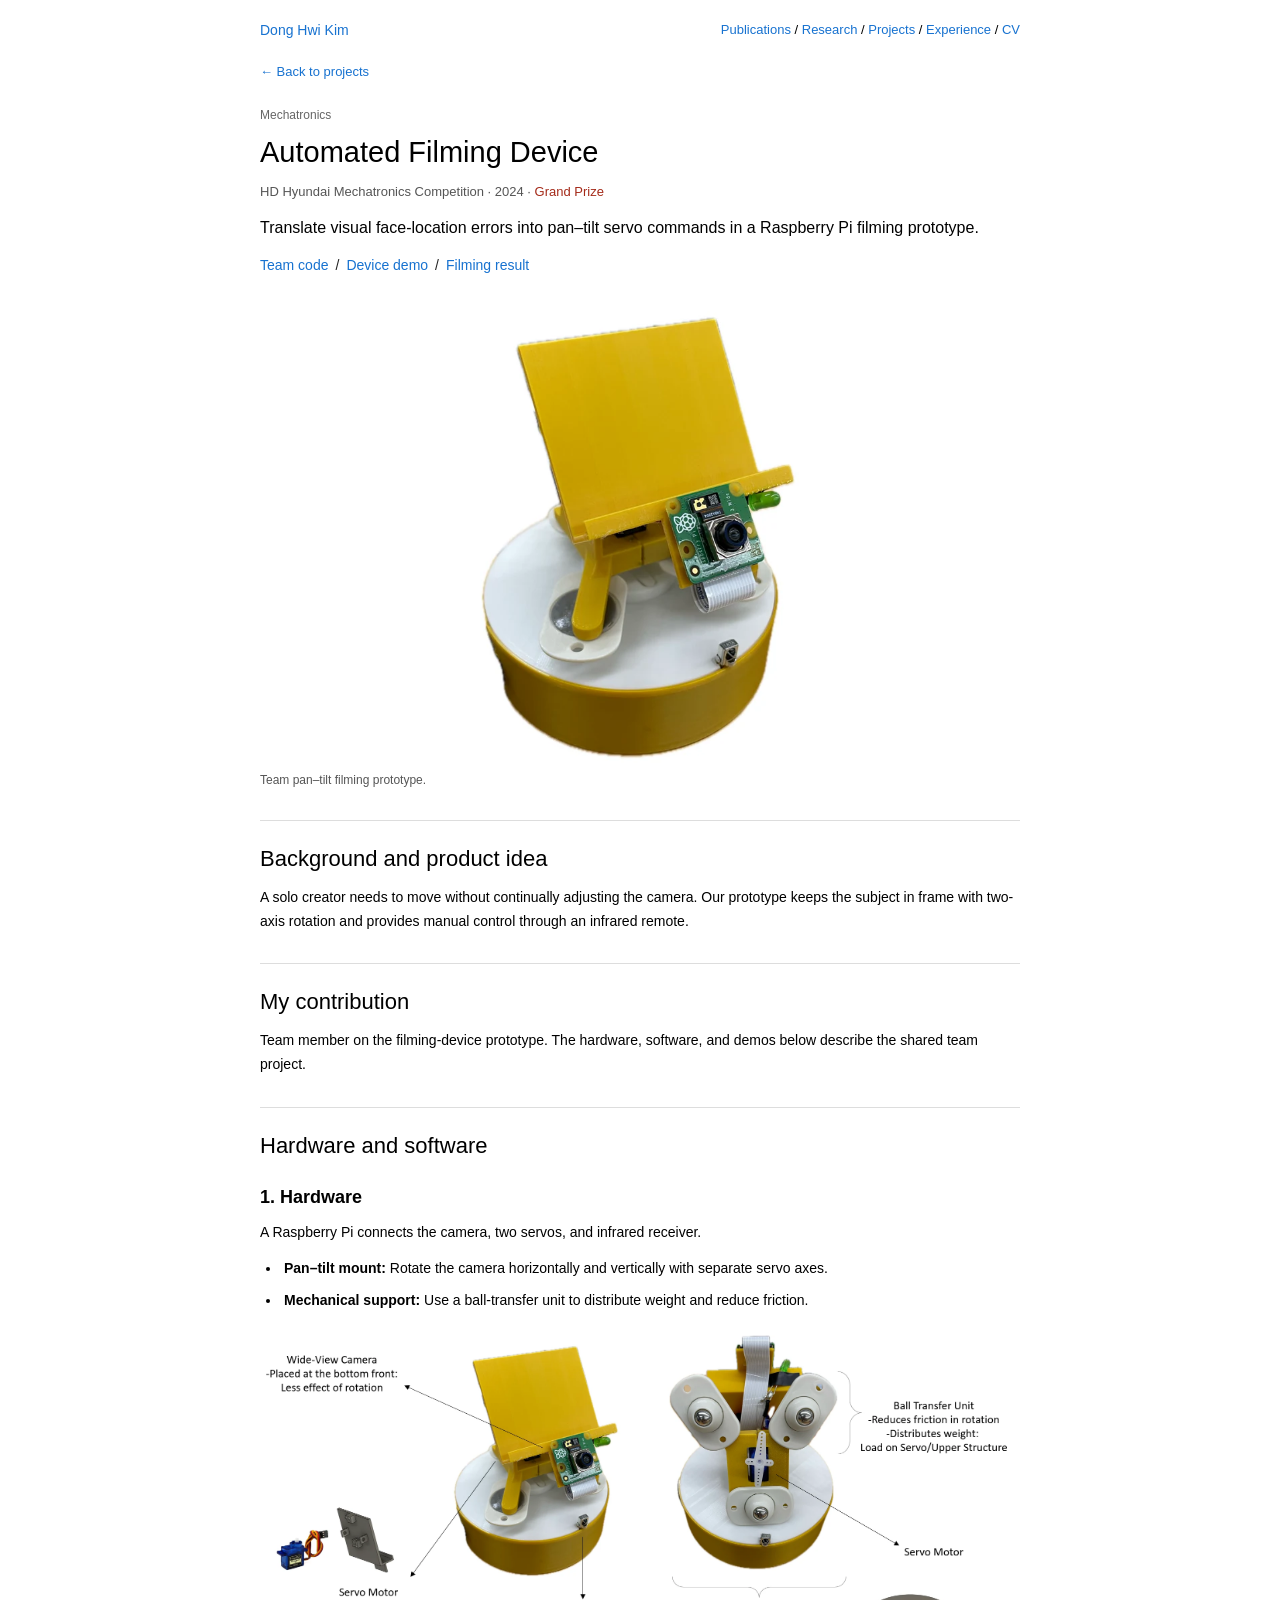
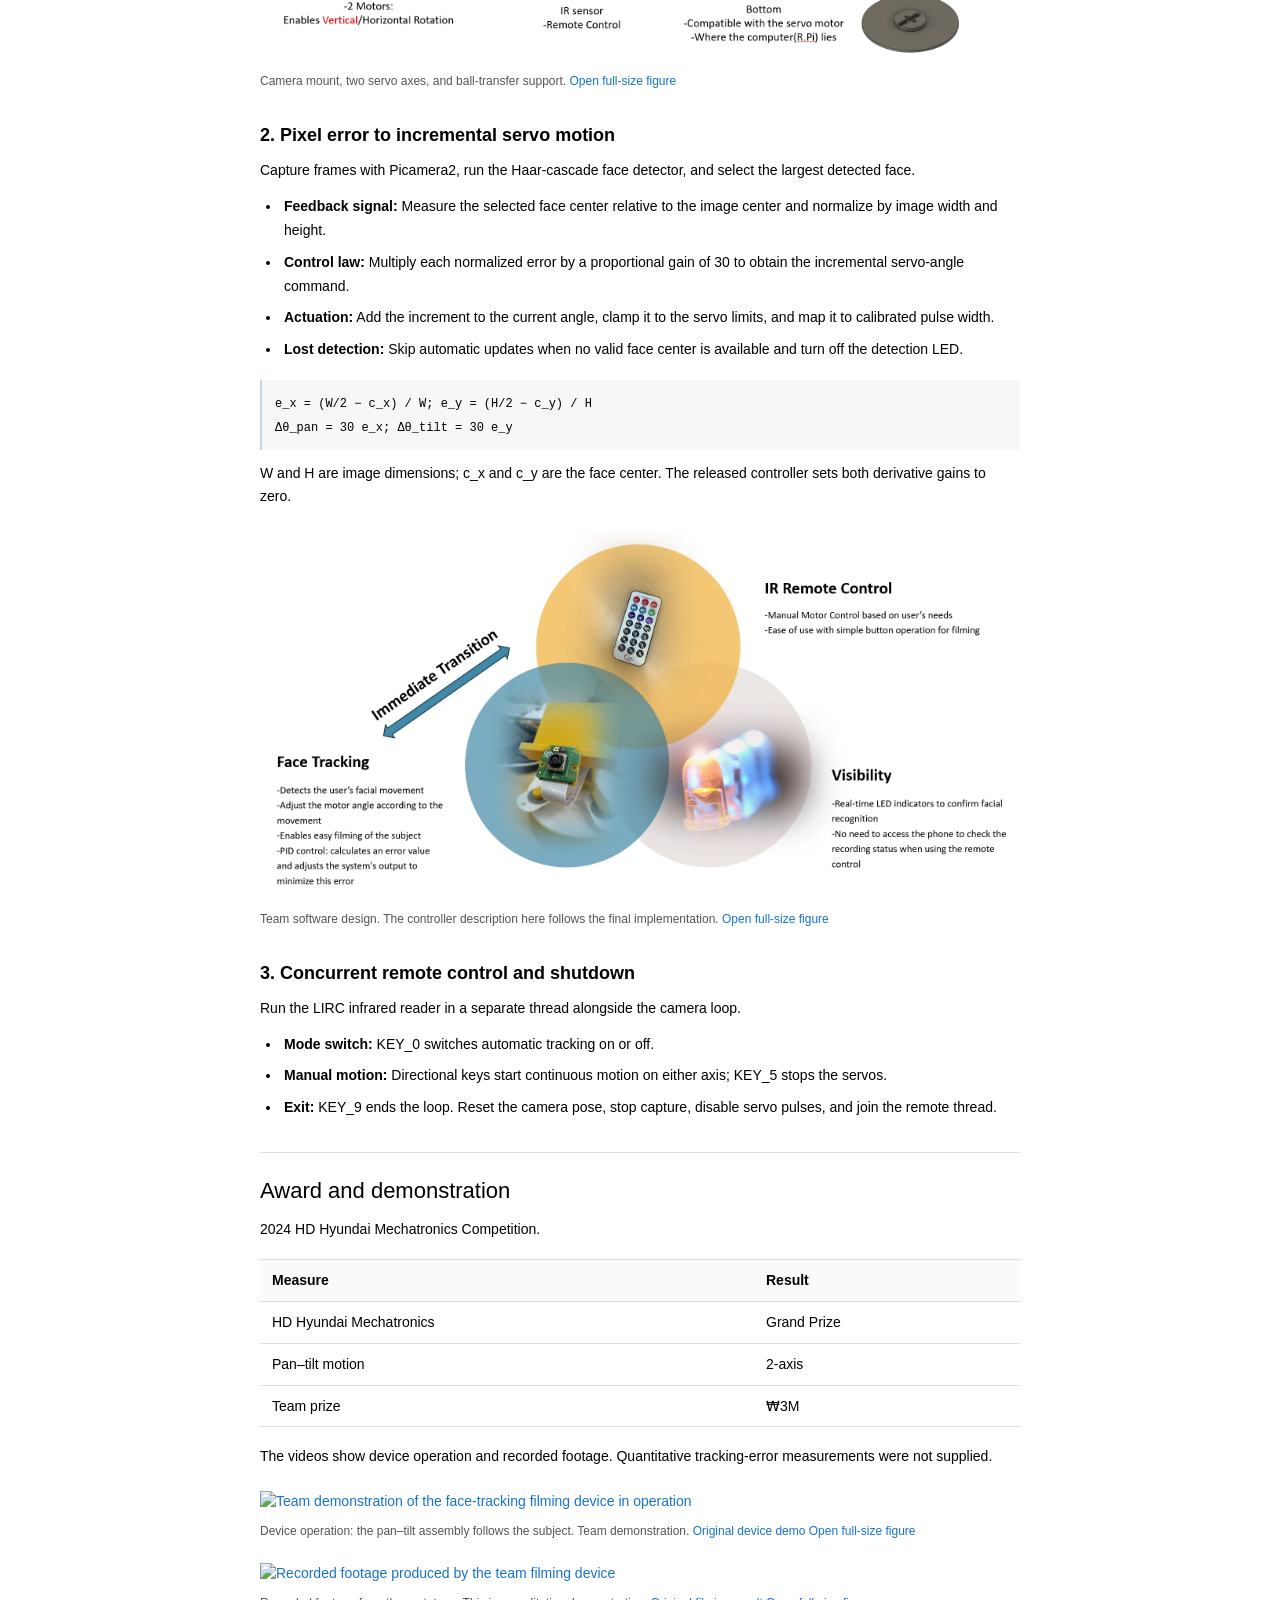
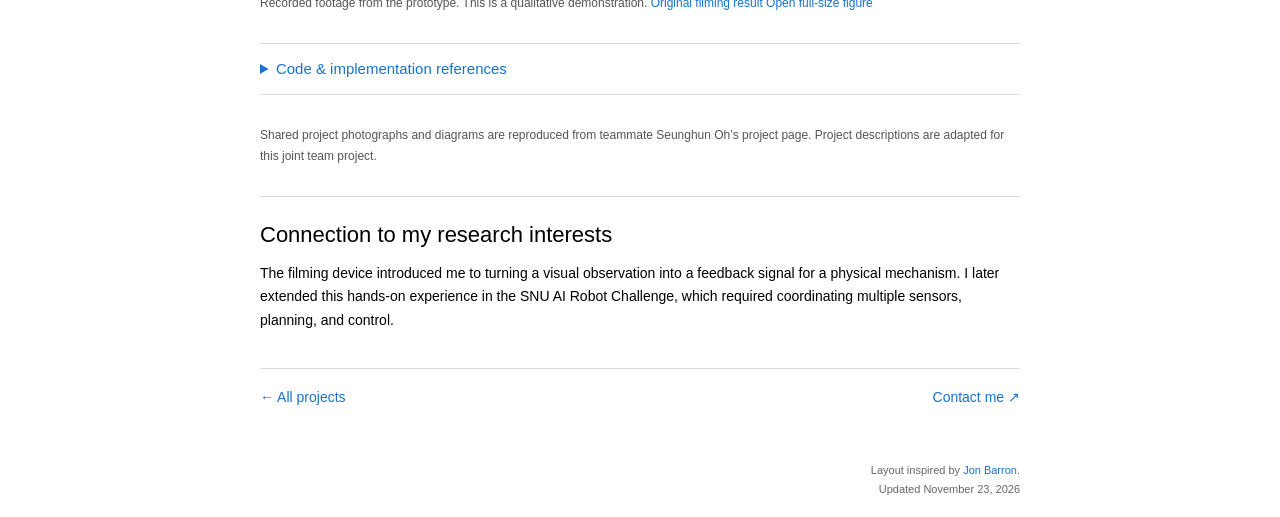
==== commit 57ed6792: "Publish revised CV and align research summary with contextual multimodal understanding" ====
--- a/projects/automated-filming/index.html
+++ b/projects/automated-filming/index.html
@@ -6,6 +6,6 @@
 <meta property="og:url" content="https://martian35.github.io/projects/automated-filming/"><meta property="og:image" content="https://martian35.github.io/assets/portrait-original.jpg"><meta name="twitter:card" content="summary">
 <link rel="icon" href="../../assets/favicon.svg" type="image/svg+xml"><link rel="stylesheet" href="../../style.css?v=0a5c710ec33f">
 <script src="../../site.js" defer></script></head><body>
-<a class="skip-link" href="#main">Skip to content</a><header class="site-header"><a href="../../">Dong Hwi Kim</a><nav aria-label="Main navigation"><a href="../../#publications">Publications</a> / <a href="../../#research">Research</a> / <a href="../../#projects">Projects</a> / <a href="../../#experience">Experience</a> / <a href="/CV_Dong_Hwi_Kim.pdf?v=8383d85b75ae" class="">CV</a></nav></header><main id="main" class="detail-main explained-project editorial-project"><a class="back-link" href="../../#projects">← Back to projects</a>
+<a class="skip-link" href="#main">Skip to content</a><header class="site-header"><a href="../../">Dong Hwi Kim</a><nav aria-label="Main navigation"><a href="../../#publications">Publications</a> / <a href="../../#research">Research</a> / <a href="../../#projects">Projects</a> / <a href="../../#experience">Experience</a> / <a href="/CV_Dong_Hwi_Kim.pdf?v=5146069e4f8a" class="">CV</a></nav></header><main id="main" class="detail-main explained-project editorial-project"><a class="back-link" href="../../#projects">← Back to projects</a>
 <header class="project-heading"><p class="work-category">Mechatronics</p><h1>Automated Filming Device</h1><p class="overline">HD Hyundai Mechatronics Competition · 2024 · <span class="badge">Grand Prize</span></p><p class="project-deck">Translate visual face-location errors into pan–tilt servo commands in a Raspberry Pi filming prototype.</p><div class="item-links"><a href="https://github.com/alvin0808/face-traker" class="" target="_blank" rel="noopener noreferrer">Team code</a><a href="https://alvin0808.github.io/assets/img/device_revelation.gif" class="" target="_blank" rel="noopener noreferrer">Device demo</a><a href="https://alvin0808.github.io/assets/img/device_film_result.gif" class="" target="_blank" rel="noopener noreferrer">Filming result</a></div></header><figure class="project-hero"><a href="../../assets/filming-device.webp" target="_blank" rel="noopener noreferrer" aria-label="Open full-size figure: Sunflower-inspired face-tracking camera device with a yellow phone mount and white circular base"><img src="../../assets/filming-device.webp" alt="Sunflower-inspired face-tracking camera device with a yellow phone mount and white circular base" width="808" height="685" fetchpriority="high"></a><figcaption>Team pan–tilt filming prototype.</figcaption></figure><div class="project-body"><section id="motivation" class="article-section"><h2>Background and product idea</h2><p>A solo creator needs to move without continually adjusting the camera. Our prototype keeps the subject in frame with two-axis rotation and provides manual control through an infrared remote.</p></section><section id="contribution" class="article-section"><h2>My contribution</h2><p>Team member on the filming-device prototype. The hardware, software, and demos below describe the shared team project.</p></section><section id="methodology" class="methodology"><h2>Hardware and software</h2><section id="decision-1" class="method-section"><h3>1. Hardware</h3><p>A Raspberry Pi connects the camera, two servos, and infrared receiver.</p><ul class="method-bullets"><li><strong>Pan–tilt mount:</strong> Rotate the camera horizontally and vertically with separate servo axes.</li><li><strong>Mechanical support:</strong> Use a ball-transfer unit to distribute weight and reduce friction.</li></ul><figure class="project-figure "><a href="../../assets/filming-hardware.webp" target="_blank" rel="noopener noreferrer" aria-label="Open full-size figure: Exploded hardware diagram of the pan–tilt filming device"><img src="../../assets/filming-hardware.webp" alt="Exploded hardware diagram of the pan–tilt filming device" width="1962" height="845" loading="lazy" referrerpolicy="no-referrer"></a><figcaption>Camera mount, two servo axes, and ball-transfer support. <a href="../../assets/filming-hardware.webp" class="">Open full-size figure</a></figcaption></figure></section><section id="decision-2" class="method-section"><h3>2. Pixel error to incremental servo motion</h3><p>Capture frames with Picamera2, run the Haar-cascade face detector, and select the largest detected face.</p><ul class="method-bullets"><li><strong>Feedback signal:</strong> Measure the selected face center relative to the image center and normalize by image width and height.</li><li><strong>Control law:</strong> Multiply each normalized error by a proportional gain of 30 to obtain the incremental servo-angle command.</li><li><strong>Actuation:</strong> Add the increment to the current angle, clamp it to the servo limits, and map it to calibrated pulse width.</li><li><strong>Lost detection:</strong> Skip automatic updates when no valid face center is available and turn off the detection LED.</li></ul><p class="method-equation"><code>e_x = (W/2 − c_x) / W; e_y = (H/2 − c_y) / H
-Δθ_pan = 30 e_x; Δθ_tilt = 30 e_y</code></p><p class="formula-note">W and H are image dimensions; c_x and c_y are the face center. The released controller sets both derivative gains to zero.</p><figure class="project-figure "><a href="../../assets/filming-software.webp" target="_blank" rel="noopener noreferrer" aria-label="Open full-size figure: Team diagram of the filming device software and control flow"><img src="../../assets/filming-software.webp" alt="Team diagram of the filming device software and control flow" loading="lazy" referrerpolicy="no-referrer"></a><figcaption>Team software design. The controller description here follows the final implementation. <a href="../../assets/filming-software.webp" class="">Open full-size figure</a></figcaption></figure></section><section id="decision-3" class="method-section"><h3>3. Concurrent remote control and shutdown</h3><p>Run the LIRC infrared reader in a separate thread alongside the camera loop.</p><ul class="method-bullets"><li><strong>Mode switch:</strong> KEY_0 switches automatic tracking on or off.</li><li><strong>Manual motion:</strong> Directional keys start continuous motion on either axis; KEY_5 stops the servos.</li><li><strong>Exit:</strong> KEY_9 ends the loop. Reset the camera pose, stop capture, disable servo pulses, and join the remote thread.</li></ul></section></section><section id="results" class="project-results"><h2>Award and demonstration</h2><p>2024 HD Hyundai Mechatronics Competition.</p><div class="result-table-wrap"><table class="result-table"><thead><tr><th scope="col">Measure</th><th scope="col">Result</th></tr></thead><tbody><tr><th scope="row">HD Hyundai Mechatronics</th><td>Grand Prize</td></tr><tr><th scope="row">Pan–tilt motion</th><td>2-axis</td></tr><tr><th scope="row">Team prize</th><td>₩3M</td></tr></tbody></table></div><p>The videos show device operation and recorded footage. Quantitative tracking-error measurements were not supplied.</p><figure class="project-figure "><a href="https://alvin0808.github.io/assets/img/device_revelation.gif" target="_blank" rel="noopener noreferrer" aria-label="Open full-size figure: Team demonstration of the face-tracking filming device in operation"><img src="https://alvin0808.github.io/assets/img/device_revelation.gif" alt="Team demonstration of the face-tracking filming device in operation" loading="lazy" referrerpolicy="no-referrer"></a><figcaption>Device operation: the pan–tilt assembly follows the subject. Team demonstration. <a href="https://alvin0808.github.io/assets/img/device_revelation.gif" class="" target="_blank" rel="noopener noreferrer">Original device demo</a> <a href="https://alvin0808.github.io/assets/img/device_revelation.gif" class="" target="_blank" rel="noopener noreferrer">Open full-size figure</a></figcaption></figure><figure class="project-figure "><a href="https://alvin0808.github.io/assets/img/device_film_result.gif" target="_blank" rel="noopener noreferrer" aria-label="Open full-size figure: Recorded footage produced by the team filming device"><img src="https://alvin0808.github.io/assets/img/device_film_result.gif" alt="Recorded footage produced by the team filming device" loading="lazy" referrerpolicy="no-referrer"></a><figcaption>Recorded footage from the prototype. This is a qualitative demonstration. <a href="https://alvin0808.github.io/assets/img/device_film_result.gif" class="" target="_blank" rel="noopener noreferrer">Original filming result</a> <a href="https://alvin0808.github.io/assets/img/device_film_result.gif" class="" target="_blank" rel="noopener noreferrer">Open full-size figure</a></figcaption></figure></section><details class="implementation article-references"><summary>Code &amp; implementation references</summary><ul><li><a href="https://github.com/alvin0808/face-traker/blob/a0bd5d2e9e8cc208e3ed826f7da3a1a22d7963e1/final.py" class="" target="_blank" rel="noopener noreferrer">Face selection, error computation, and servo output</a></li></ul></details><p class="project-credit">Shared project photographs and diagrams are reproduced from teammate Seunghun Oh’s project page. Project descriptions are adapted for this joint team project.</p><section id="research-connection" class="article-section"><h2>Connection to my research interests</h2><p>The filming device introduced me to turning a visual observation into a feedback signal for a physical mechanism. I later extended this hands-on experience in the SNU AI Robot Challenge, which required coordinating multiple sensors, planning, and control.</p></section></div><nav class="project-bottom" aria-label="Project navigation"><a href="../../#projects">← All projects</a><a href="mailto:martian35@snu.ac.kr">Contact me ↗</a></nav></main><footer class="site-footer"><p>Layout inspired by <a href="https://jonbarron.info/" class="" target="_blank" rel="noopener noreferrer">Jon Barron</a>.</p><p>Updated November 2026</p></footer></body></html>+Δθ_pan = 30 e_x; Δθ_tilt = 30 e_y</code></p><p class="formula-note">W and H are image dimensions; c_x and c_y are the face center. The released controller sets both derivative gains to zero.</p><figure class="project-figure "><a href="../../assets/filming-software.webp" target="_blank" rel="noopener noreferrer" aria-label="Open full-size figure: Team diagram of the filming device software and control flow"><img src="../../assets/filming-software.webp" alt="Team diagram of the filming device software and control flow" loading="lazy" referrerpolicy="no-referrer"></a><figcaption>Team software design. The controller description here follows the final implementation. <a href="../../assets/filming-software.webp" class="">Open full-size figure</a></figcaption></figure></section><section id="decision-3" class="method-section"><h3>3. Concurrent remote control and shutdown</h3><p>Run the LIRC infrared reader in a separate thread alongside the camera loop.</p><ul class="method-bullets"><li><strong>Mode switch:</strong> KEY_0 switches automatic tracking on or off.</li><li><strong>Manual motion:</strong> Directional keys start continuous motion on either axis; KEY_5 stops the servos.</li><li><strong>Exit:</strong> KEY_9 ends the loop. Reset the camera pose, stop capture, disable servo pulses, and join the remote thread.</li></ul></section></section><section id="results" class="project-results"><h2>Award and demonstration</h2><p>2024 HD Hyundai Mechatronics Competition.</p><div class="result-table-wrap"><table class="result-table"><thead><tr><th scope="col">Measure</th><th scope="col">Result</th></tr></thead><tbody><tr><th scope="row">HD Hyundai Mechatronics</th><td>Grand Prize</td></tr><tr><th scope="row">Pan–tilt motion</th><td>2-axis</td></tr><tr><th scope="row">Team prize</th><td>₩3M</td></tr></tbody></table></div><p>The videos show device operation and recorded footage. Quantitative tracking-error measurements were not supplied.</p><figure class="project-figure "><a href="https://alvin0808.github.io/assets/img/device_revelation.gif" target="_blank" rel="noopener noreferrer" aria-label="Open full-size figure: Team demonstration of the face-tracking filming device in operation"><img src="https://alvin0808.github.io/assets/img/device_revelation.gif" alt="Team demonstration of the face-tracking filming device in operation" loading="lazy" referrerpolicy="no-referrer"></a><figcaption>Device operation: the pan–tilt assembly follows the subject. Team demonstration. <a href="https://alvin0808.github.io/assets/img/device_revelation.gif" class="" target="_blank" rel="noopener noreferrer">Original device demo</a> <a href="https://alvin0808.github.io/assets/img/device_revelation.gif" class="" target="_blank" rel="noopener noreferrer">Open full-size figure</a></figcaption></figure><figure class="project-figure "><a href="https://alvin0808.github.io/assets/img/device_film_result.gif" target="_blank" rel="noopener noreferrer" aria-label="Open full-size figure: Recorded footage produced by the team filming device"><img src="https://alvin0808.github.io/assets/img/device_film_result.gif" alt="Recorded footage produced by the team filming device" loading="lazy" referrerpolicy="no-referrer"></a><figcaption>Recorded footage from the prototype. This is a qualitative demonstration. <a href="https://alvin0808.github.io/assets/img/device_film_result.gif" class="" target="_blank" rel="noopener noreferrer">Original filming result</a> <a href="https://alvin0808.github.io/assets/img/device_film_result.gif" class="" target="_blank" rel="noopener noreferrer">Open full-size figure</a></figcaption></figure></section><details class="implementation article-references"><summary>Code &amp; implementation references</summary><ul><li><a href="https://github.com/alvin0808/face-traker/blob/a0bd5d2e9e8cc208e3ed826f7da3a1a22d7963e1/final.py" class="" target="_blank" rel="noopener noreferrer">Face selection, error computation, and servo output</a></li></ul></details><p class="project-credit">Shared project photographs and diagrams are reproduced from teammate Seunghun Oh’s project page. Project descriptions are adapted for this joint team project.</p><section id="research-connection" class="article-section"><h2>Connection to my research interests</h2><p>The filming device introduced me to turning a visual observation into a feedback signal for a physical mechanism. I later extended this hands-on experience in the SNU AI Robot Challenge, which required coordinating multiple sensors, planning, and control.</p></section></div><nav class="project-bottom" aria-label="Project navigation"><a href="../../#projects">← All projects</a><a href="mailto:martian35@snu.ac.kr">Contact me ↗</a></nav></main><footer class="site-footer"><p>Layout inspired by <a href="https://jonbarron.info/" class="" target="_blank" rel="noopener noreferrer">Jon Barron</a>.</p><p>Updated November 23, 2026</p></footer></body></html>
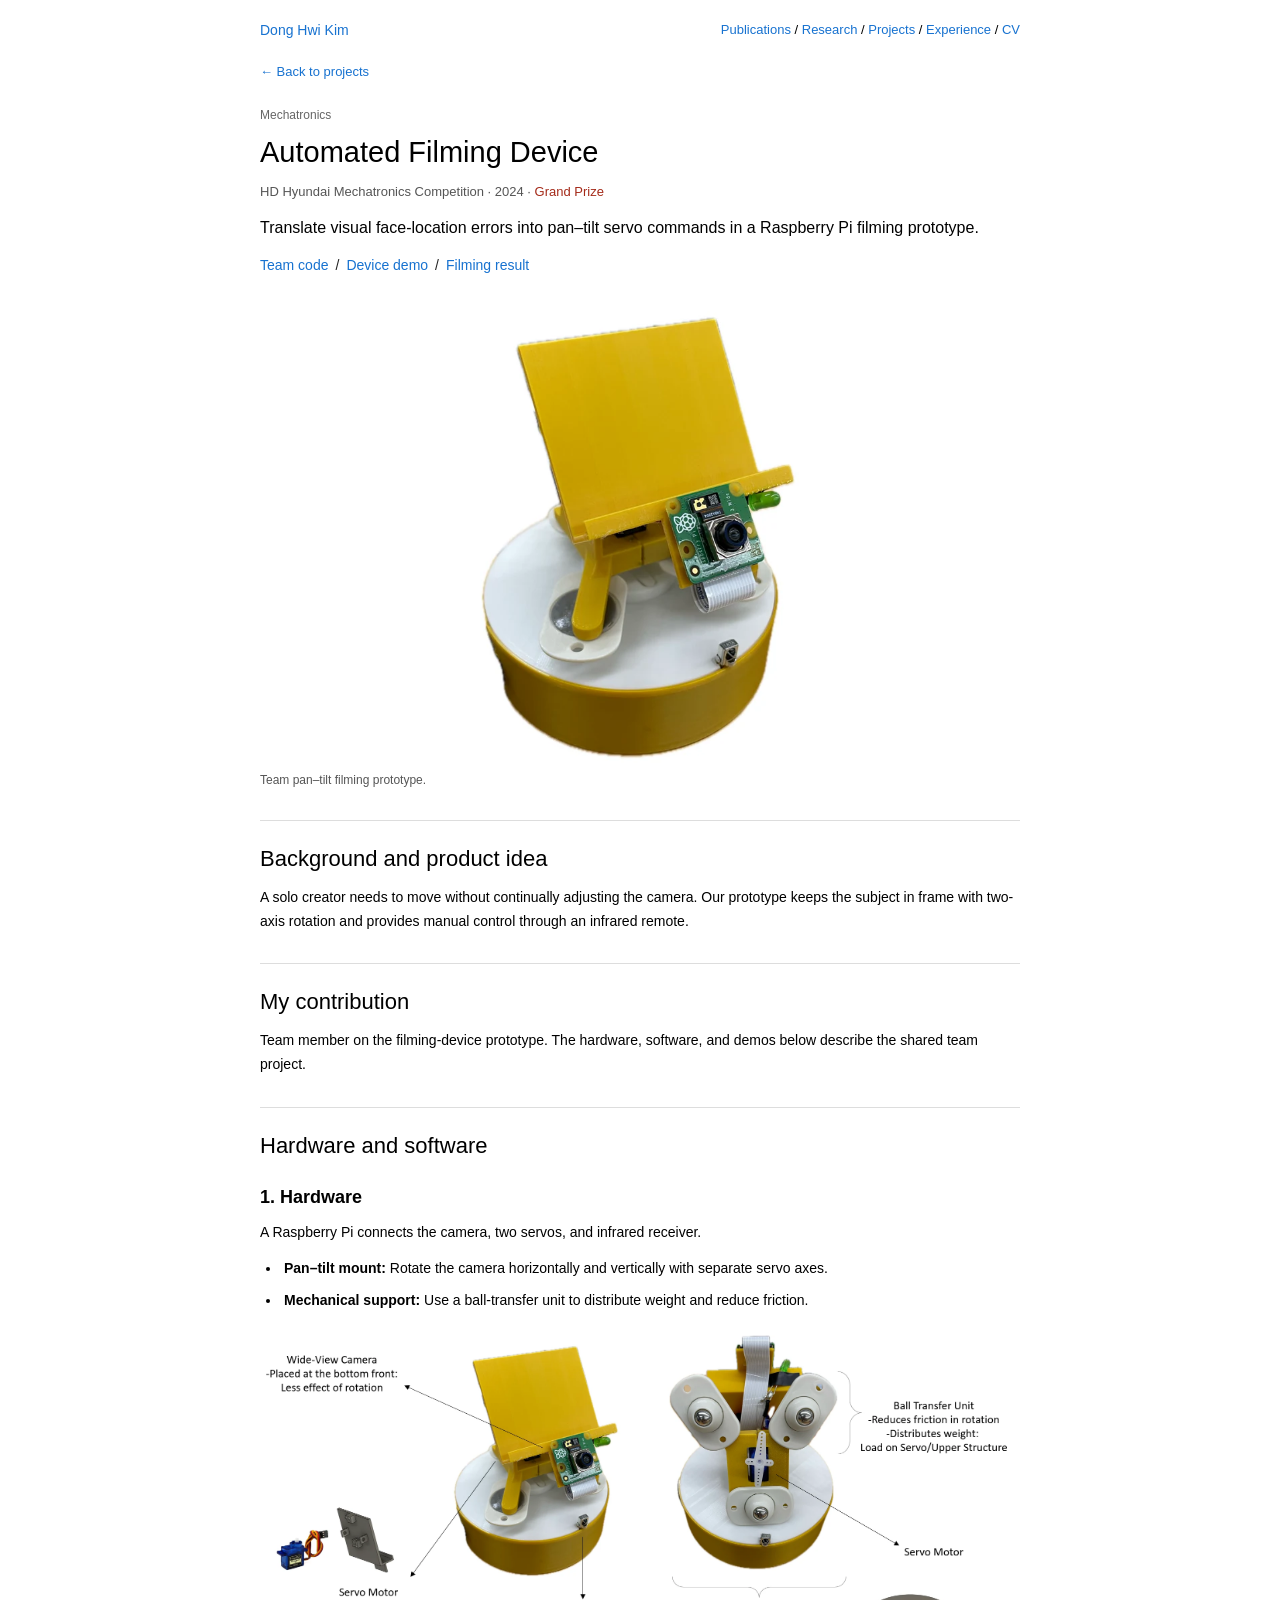
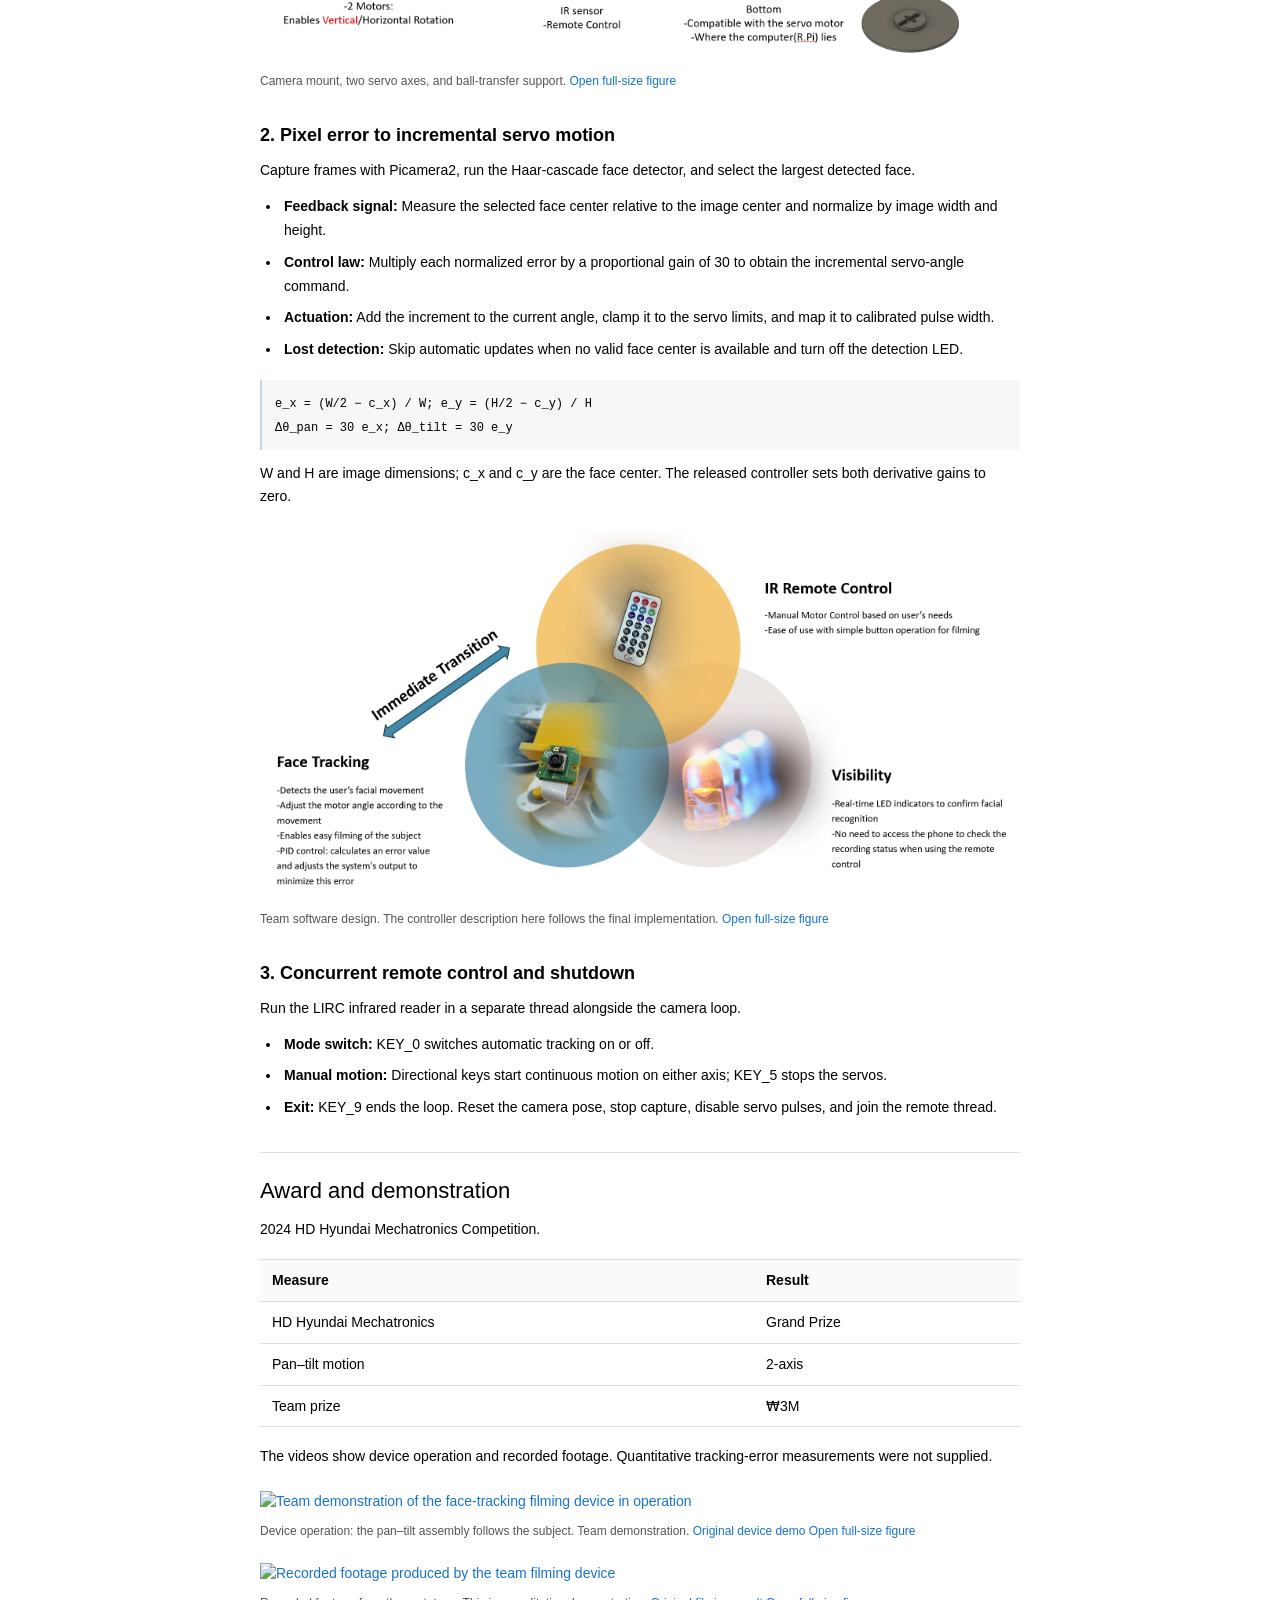
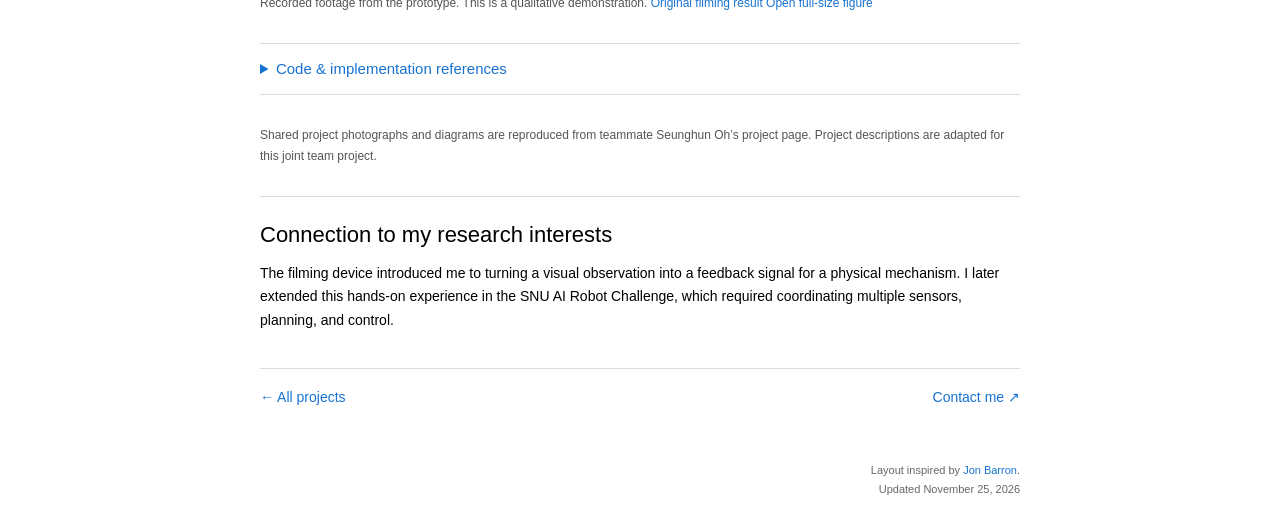
==== commit 1ec56a6f: "Add arXiv preprint and PDF links to CV and publication pages" ====
--- a/projects/automated-filming/index.html
+++ b/projects/automated-filming/index.html
@@ -6,6 +6,6 @@
 <meta property="og:url" content="https://martian35.github.io/projects/automated-filming/"><meta property="og:image" content="https://martian35.github.io/assets/portrait-original.jpg"><meta name="twitter:card" content="summary">
 <link rel="icon" href="../../assets/favicon.svg" type="image/svg+xml"><link rel="stylesheet" href="../../style.css?v=0a5c710ec33f">
 <script src="../../site.js" defer></script></head><body>
-<a class="skip-link" href="#main">Skip to content</a><header class="site-header"><a href="../../">Dong Hwi Kim</a><nav aria-label="Main navigation"><a href="../../#publications">Publications</a> / <a href="../../#research">Research</a> / <a href="../../#projects">Projects</a> / <a href="../../#experience">Experience</a> / <a href="/CV_Dong_Hwi_Kim.pdf?v=5146069e4f8a" class="">CV</a></nav></header><main id="main" class="detail-main explained-project editorial-project"><a class="back-link" href="../../#projects">← Back to projects</a>
+<a class="skip-link" href="#main">Skip to content</a><header class="site-header"><a href="../../">Dong Hwi Kim</a><nav aria-label="Main navigation"><a href="../../#publications">Publications</a> / <a href="../../#research">Research</a> / <a href="../../#projects">Projects</a> / <a href="../../#experience">Experience</a> / <a href="/CV_Dong_Hwi_Kim.pdf?v=13ab9719efaa" class="">CV</a></nav></header><main id="main" class="detail-main explained-project editorial-project"><a class="back-link" href="../../#projects">← Back to projects</a>
 <header class="project-heading"><p class="work-category">Mechatronics</p><h1>Automated Filming Device</h1><p class="overline">HD Hyundai Mechatronics Competition · 2024 · <span class="badge">Grand Prize</span></p><p class="project-deck">Translate visual face-location errors into pan–tilt servo commands in a Raspberry Pi filming prototype.</p><div class="item-links"><a href="https://github.com/alvin0808/face-traker" class="" target="_blank" rel="noopener noreferrer">Team code</a><a href="https://alvin0808.github.io/assets/img/device_revelation.gif" class="" target="_blank" rel="noopener noreferrer">Device demo</a><a href="https://alvin0808.github.io/assets/img/device_film_result.gif" class="" target="_blank" rel="noopener noreferrer">Filming result</a></div></header><figure class="project-hero"><a href="../../assets/filming-device.webp" target="_blank" rel="noopener noreferrer" aria-label="Open full-size figure: Sunflower-inspired face-tracking camera device with a yellow phone mount and white circular base"><img src="../../assets/filming-device.webp" alt="Sunflower-inspired face-tracking camera device with a yellow phone mount and white circular base" width="808" height="685" fetchpriority="high"></a><figcaption>Team pan–tilt filming prototype.</figcaption></figure><div class="project-body"><section id="motivation" class="article-section"><h2>Background and product idea</h2><p>A solo creator needs to move without continually adjusting the camera. Our prototype keeps the subject in frame with two-axis rotation and provides manual control through an infrared remote.</p></section><section id="contribution" class="article-section"><h2>My contribution</h2><p>Team member on the filming-device prototype. The hardware, software, and demos below describe the shared team project.</p></section><section id="methodology" class="methodology"><h2>Hardware and software</h2><section id="decision-1" class="method-section"><h3>1. Hardware</h3><p>A Raspberry Pi connects the camera, two servos, and infrared receiver.</p><ul class="method-bullets"><li><strong>Pan–tilt mount:</strong> Rotate the camera horizontally and vertically with separate servo axes.</li><li><strong>Mechanical support:</strong> Use a ball-transfer unit to distribute weight and reduce friction.</li></ul><figure class="project-figure "><a href="../../assets/filming-hardware.webp" target="_blank" rel="noopener noreferrer" aria-label="Open full-size figure: Exploded hardware diagram of the pan–tilt filming device"><img src="../../assets/filming-hardware.webp" alt="Exploded hardware diagram of the pan–tilt filming device" width="1962" height="845" loading="lazy" referrerpolicy="no-referrer"></a><figcaption>Camera mount, two servo axes, and ball-transfer support. <a href="../../assets/filming-hardware.webp" class="">Open full-size figure</a></figcaption></figure></section><section id="decision-2" class="method-section"><h3>2. Pixel error to incremental servo motion</h3><p>Capture frames with Picamera2, run the Haar-cascade face detector, and select the largest detected face.</p><ul class="method-bullets"><li><strong>Feedback signal:</strong> Measure the selected face center relative to the image center and normalize by image width and height.</li><li><strong>Control law:</strong> Multiply each normalized error by a proportional gain of 30 to obtain the incremental servo-angle command.</li><li><strong>Actuation:</strong> Add the increment to the current angle, clamp it to the servo limits, and map it to calibrated pulse width.</li><li><strong>Lost detection:</strong> Skip automatic updates when no valid face center is available and turn off the detection LED.</li></ul><p class="method-equation"><code>e_x = (W/2 − c_x) / W; e_y = (H/2 − c_y) / H
-Δθ_pan = 30 e_x; Δθ_tilt = 30 e_y</code></p><p class="formula-note">W and H are image dimensions; c_x and c_y are the face center. The released controller sets both derivative gains to zero.</p><figure class="project-figure "><a href="../../assets/filming-software.webp" target="_blank" rel="noopener noreferrer" aria-label="Open full-size figure: Team diagram of the filming device software and control flow"><img src="../../assets/filming-software.webp" alt="Team diagram of the filming device software and control flow" loading="lazy" referrerpolicy="no-referrer"></a><figcaption>Team software design. The controller description here follows the final implementation. <a href="../../assets/filming-software.webp" class="">Open full-size figure</a></figcaption></figure></section><section id="decision-3" class="method-section"><h3>3. Concurrent remote control and shutdown</h3><p>Run the LIRC infrared reader in a separate thread alongside the camera loop.</p><ul class="method-bullets"><li><strong>Mode switch:</strong> KEY_0 switches automatic tracking on or off.</li><li><strong>Manual motion:</strong> Directional keys start continuous motion on either axis; KEY_5 stops the servos.</li><li><strong>Exit:</strong> KEY_9 ends the loop. Reset the camera pose, stop capture, disable servo pulses, and join the remote thread.</li></ul></section></section><section id="results" class="project-results"><h2>Award and demonstration</h2><p>2024 HD Hyundai Mechatronics Competition.</p><div class="result-table-wrap"><table class="result-table"><thead><tr><th scope="col">Measure</th><th scope="col">Result</th></tr></thead><tbody><tr><th scope="row">HD Hyundai Mechatronics</th><td>Grand Prize</td></tr><tr><th scope="row">Pan–tilt motion</th><td>2-axis</td></tr><tr><th scope="row">Team prize</th><td>₩3M</td></tr></tbody></table></div><p>The videos show device operation and recorded footage. Quantitative tracking-error measurements were not supplied.</p><figure class="project-figure "><a href="https://alvin0808.github.io/assets/img/device_revelation.gif" target="_blank" rel="noopener noreferrer" aria-label="Open full-size figure: Team demonstration of the face-tracking filming device in operation"><img src="https://alvin0808.github.io/assets/img/device_revelation.gif" alt="Team demonstration of the face-tracking filming device in operation" loading="lazy" referrerpolicy="no-referrer"></a><figcaption>Device operation: the pan–tilt assembly follows the subject. Team demonstration. <a href="https://alvin0808.github.io/assets/img/device_revelation.gif" class="" target="_blank" rel="noopener noreferrer">Original device demo</a> <a href="https://alvin0808.github.io/assets/img/device_revelation.gif" class="" target="_blank" rel="noopener noreferrer">Open full-size figure</a></figcaption></figure><figure class="project-figure "><a href="https://alvin0808.github.io/assets/img/device_film_result.gif" target="_blank" rel="noopener noreferrer" aria-label="Open full-size figure: Recorded footage produced by the team filming device"><img src="https://alvin0808.github.io/assets/img/device_film_result.gif" alt="Recorded footage produced by the team filming device" loading="lazy" referrerpolicy="no-referrer"></a><figcaption>Recorded footage from the prototype. This is a qualitative demonstration. <a href="https://alvin0808.github.io/assets/img/device_film_result.gif" class="" target="_blank" rel="noopener noreferrer">Original filming result</a> <a href="https://alvin0808.github.io/assets/img/device_film_result.gif" class="" target="_blank" rel="noopener noreferrer">Open full-size figure</a></figcaption></figure></section><details class="implementation article-references"><summary>Code &amp; implementation references</summary><ul><li><a href="https://github.com/alvin0808/face-traker/blob/a0bd5d2e9e8cc208e3ed826f7da3a1a22d7963e1/final.py" class="" target="_blank" rel="noopener noreferrer">Face selection, error computation, and servo output</a></li></ul></details><p class="project-credit">Shared project photographs and diagrams are reproduced from teammate Seunghun Oh’s project page. Project descriptions are adapted for this joint team project.</p><section id="research-connection" class="article-section"><h2>Connection to my research interests</h2><p>The filming device introduced me to turning a visual observation into a feedback signal for a physical mechanism. I later extended this hands-on experience in the SNU AI Robot Challenge, which required coordinating multiple sensors, planning, and control.</p></section></div><nav class="project-bottom" aria-label="Project navigation"><a href="../../#projects">← All projects</a><a href="mailto:martian35@snu.ac.kr">Contact me ↗</a></nav></main><footer class="site-footer"><p>Layout inspired by <a href="https://jonbarron.info/" class="" target="_blank" rel="noopener noreferrer">Jon Barron</a>.</p><p>Updated November 23, 2026</p></footer></body></html>+Δθ_pan = 30 e_x; Δθ_tilt = 30 e_y</code></p><p class="formula-note">W and H are image dimensions; c_x and c_y are the face center. The released controller sets both derivative gains to zero.</p><figure class="project-figure "><a href="../../assets/filming-software.webp" target="_blank" rel="noopener noreferrer" aria-label="Open full-size figure: Team diagram of the filming device software and control flow"><img src="../../assets/filming-software.webp" alt="Team diagram of the filming device software and control flow" loading="lazy" referrerpolicy="no-referrer"></a><figcaption>Team software design. The controller description here follows the final implementation. <a href="../../assets/filming-software.webp" class="">Open full-size figure</a></figcaption></figure></section><section id="decision-3" class="method-section"><h3>3. Concurrent remote control and shutdown</h3><p>Run the LIRC infrared reader in a separate thread alongside the camera loop.</p><ul class="method-bullets"><li><strong>Mode switch:</strong> KEY_0 switches automatic tracking on or off.</li><li><strong>Manual motion:</strong> Directional keys start continuous motion on either axis; KEY_5 stops the servos.</li><li><strong>Exit:</strong> KEY_9 ends the loop. Reset the camera pose, stop capture, disable servo pulses, and join the remote thread.</li></ul></section></section><section id="results" class="project-results"><h2>Award and demonstration</h2><p>2024 HD Hyundai Mechatronics Competition.</p><div class="result-table-wrap"><table class="result-table"><thead><tr><th scope="col">Measure</th><th scope="col">Result</th></tr></thead><tbody><tr><th scope="row">HD Hyundai Mechatronics</th><td>Grand Prize</td></tr><tr><th scope="row">Pan–tilt motion</th><td>2-axis</td></tr><tr><th scope="row">Team prize</th><td>₩3M</td></tr></tbody></table></div><p>The videos show device operation and recorded footage. Quantitative tracking-error measurements were not supplied.</p><figure class="project-figure "><a href="https://alvin0808.github.io/assets/img/device_revelation.gif" target="_blank" rel="noopener noreferrer" aria-label="Open full-size figure: Team demonstration of the face-tracking filming device in operation"><img src="https://alvin0808.github.io/assets/img/device_revelation.gif" alt="Team demonstration of the face-tracking filming device in operation" loading="lazy" referrerpolicy="no-referrer"></a><figcaption>Device operation: the pan–tilt assembly follows the subject. Team demonstration. <a href="https://alvin0808.github.io/assets/img/device_revelation.gif" class="" target="_blank" rel="noopener noreferrer">Original device demo</a> <a href="https://alvin0808.github.io/assets/img/device_revelation.gif" class="" target="_blank" rel="noopener noreferrer">Open full-size figure</a></figcaption></figure><figure class="project-figure "><a href="https://alvin0808.github.io/assets/img/device_film_result.gif" target="_blank" rel="noopener noreferrer" aria-label="Open full-size figure: Recorded footage produced by the team filming device"><img src="https://alvin0808.github.io/assets/img/device_film_result.gif" alt="Recorded footage produced by the team filming device" loading="lazy" referrerpolicy="no-referrer"></a><figcaption>Recorded footage from the prototype. This is a qualitative demonstration. <a href="https://alvin0808.github.io/assets/img/device_film_result.gif" class="" target="_blank" rel="noopener noreferrer">Original filming result</a> <a href="https://alvin0808.github.io/assets/img/device_film_result.gif" class="" target="_blank" rel="noopener noreferrer">Open full-size figure</a></figcaption></figure></section><details class="implementation article-references"><summary>Code &amp; implementation references</summary><ul><li><a href="https://github.com/alvin0808/face-traker/blob/a0bd5d2e9e8cc208e3ed826f7da3a1a22d7963e1/final.py" class="" target="_blank" rel="noopener noreferrer">Face selection, error computation, and servo output</a></li></ul></details><p class="project-credit">Shared project photographs and diagrams are reproduced from teammate Seunghun Oh’s project page. Project descriptions are adapted for this joint team project.</p><section id="research-connection" class="article-section"><h2>Connection to my research interests</h2><p>The filming device introduced me to turning a visual observation into a feedback signal for a physical mechanism. I later extended this hands-on experience in the SNU AI Robot Challenge, which required coordinating multiple sensors, planning, and control.</p></section></div><nav class="project-bottom" aria-label="Project navigation"><a href="../../#projects">← All projects</a><a href="mailto:martian35@snu.ac.kr">Contact me ↗</a></nav></main><footer class="site-footer"><p>Layout inspired by <a href="https://jonbarron.info/" class="" target="_blank" rel="noopener noreferrer">Jon Barron</a>.</p><p>Updated November 25, 2026</p></footer></body></html>
